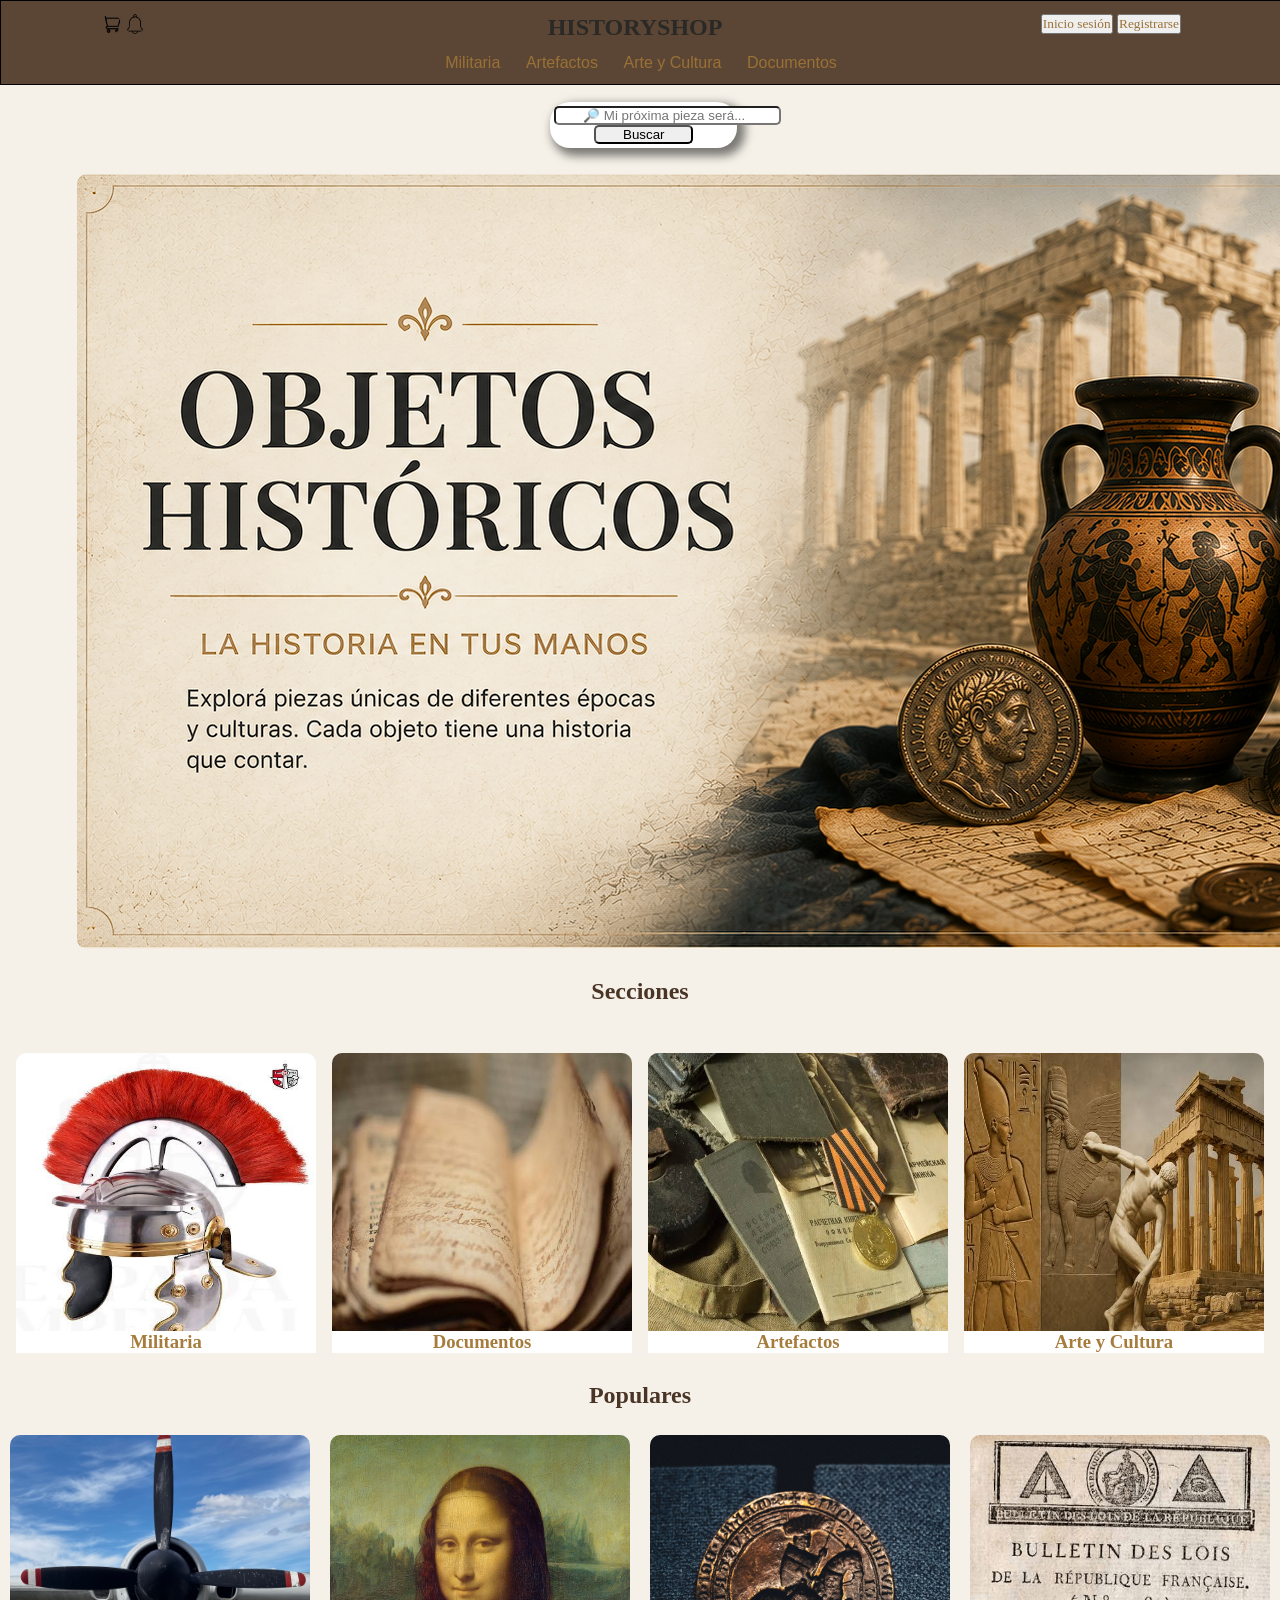
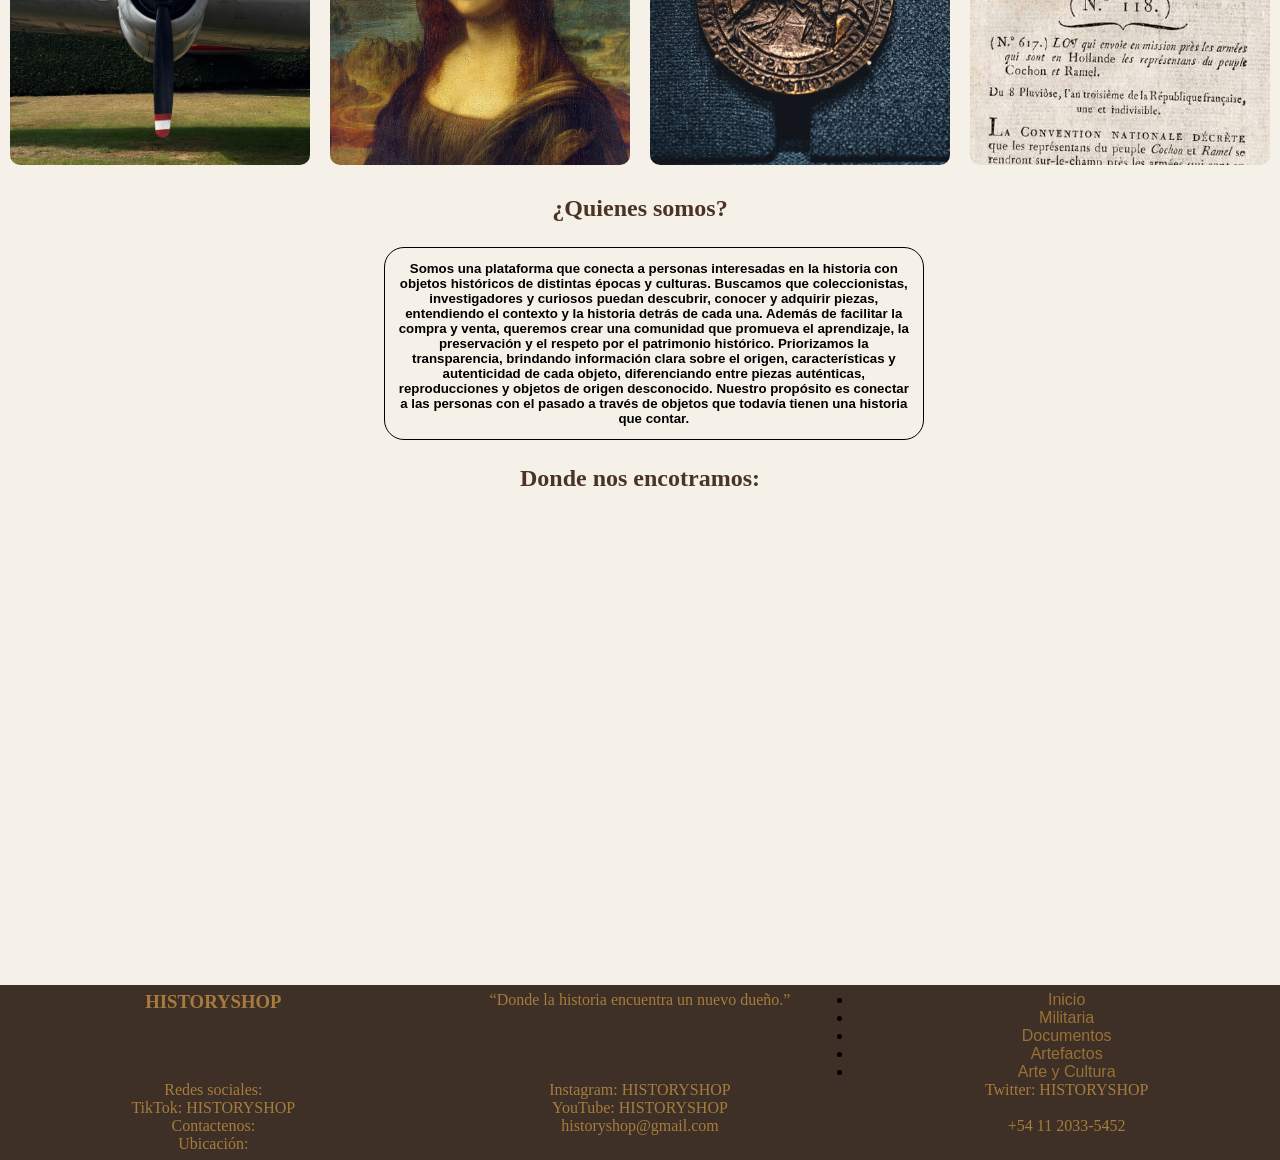
==== Index.html @ 06221aeb "falta terminar bien el footer" ====
<!DOCTYPE html>
<html lang="en">

<head>
    <meta charset="UTF-8">
    <meta name="viewport" content="width=device-width, initial-scale=1.0">
    <link rel="stylesheet" href="Page.css">
    <title>Inicio</title>
</head>

<body>
    <header>
        <div class="contenedor">
            <div>
                <img src="Imagenes/carrito-de-compras.png" alt="" width="20" height="20">
                <img src="Imagenes/campana.png" alt="" width="20" height="20">
            </div>


            <div>
                <nav>
                    <a href="index.html">
                        <h1>HISTORYSHOP</h1>
                    </a>
                </nav>
            </div>

            <div>
                <nav>
                    <button><a href="Login.html">Inicio sesión</a></button>
                    <button><a href="Registro.html">Registrarse</a></button>
                </nav>
            </div>

        </div>

        <nav>
            <ul>
                <li><a href="militaria.html">Militaria</a></li>
                <li><a href="Artefactos.html">Artefactos</a></li>
                <li><a href="ArteyCultura.html">Arte y Cultura</a></li>
                <li><a href="Documentos.html">Documentos</a></li>
            </ul>
        </nav>

        
    </header>
    <main>
        <div class="buscador">
            <input type="text" placeholder="🔎 Mi próxima pieza será..." >
             <input type="submit" value="Buscar">
           
        </div>
        <img src="Imagenes/panel.PNG" alt="" class="panel">
        <h2>Secciones</h2>
        <section class="contenedor2">


            <div>
                <h3>Militaria</h3>
                <a href="militaria.html">
                    <img src="Imagenes/militaria.jpg" alt="Militaria" width="300" height="300">
                </a>
            </div>

            <div>
                <h3>Documentos</h3>
                <a href="documentos.html">
                    <img src="Imagenes/documentos.png" alt="Documentos" width="300" height="300">
                </a>
            </div>

            <div>
                <h3>Artefactos</h3>
                <a href="artefactos.html">
                    <img src="Imagenes/artefactos.jpg" alt="Artefactos" width="300" height="300">
                </a>
            </div>

            <div>
                <h3>Arte y Cultura</h3>
                <a href="arteycultura.html">
                    <img src="Imagenes/arteycultura.jpg" alt="Arte y Cultura" width="300" height="300">
                </a>
            </div>

        </section>

        <h2>Populares</h2>

        <section class="contenedor3">
            <div>
                <img src="Imagenes/Elise.jpg" alt="" width="300" height="330">
            </div>

            <div>
                <img src="Imagenes/Monalisa.jpg" alt="" width="300" height="330">
            </div>

            <div>
                <img src="Imagenes/MonedaRomana.jpg" alt="" width="300" height="330">
            </div>

            <div>
                <img src="Imagenes/BulletinDesLois.png" alt="" width="300" height="330">
            </div>
        </section>

        <section>
            <h2>¿Quienes somos?</h2>

            <p>
            <h5>
                Somos una plataforma que conecta a personas interesadas en la historia con objetos históricos de
                distintas épocas y culturas. Buscamos que coleccionistas, investigadores y curiosos puedan descubrir,
                conocer y adquirir piezas, entendiendo el contexto y la historia detrás de cada una.

                Además de facilitar la compra y venta, queremos crear una comunidad que promueva el aprendizaje, la
                preservación y el respeto por el patrimonio histórico. Priorizamos la transparencia, brindando
                información clara sobre el origen, características y autenticidad de cada objeto, diferenciando entre
                piezas auténticas, reproducciones y objetos de origen desconocido.

                Nuestro propósito es conectar a las personas con el pasado a través de objetos que todavía tienen una
                historia que contar.
                </h3>
                </p>
        </section>
        <section>
            <h2>Donde nos encotramos:</h2>
            <iframe
                src="https://www.google.com/maps/embed?pb=!1m14!1m12!1m3!1d13549.550076585978!2d-58.48777142046497!3d-34.60111512212558!2m3!1f0!2f0!3f0!3m2!1i1024!2i768!4f13.1!5e0!3m2!1ses-419!2sar!4v1786917726184!5m2!1ses-419!2sar"
                width="600" height="450" style="border:0;" allowfullscreen="" loading="lazy"
                referrerpolicy="strict-origin-when-cross-origin"></iframe>
        </section>

    </main>
    <footer>
        <div>
            <h3>HISTORYSHOP</h3>

            <p>
                “Donde la historia encuentra un nuevo dueño.”
            </p>

            <nav>
                <ul>
                    <li><a href="Index.html">Inicio</a></li>
                    <li><a href="militaria.html">Militaria</a></li>
                    <li><a href="Documentos.html">Documentos</a></li>
                    <li><a href="Artefactos.html">Artefactos</a></li>
                    <li><a href="ArteyCultura.html">Arte y Cultura</a></li>
                </ul>
            </nav>
        </div>

        <div>
            <p>Redes sociales:</p>

            <p>Instagram: HISTORYSHOP</p>
            <p>Twitter: HISTORYSHOP</p>
            <p>TikTok: HISTORYSHOP</p>
            <p>YouTube: HISTORYSHOP</p>
        </div>

        <div>
            <p>Contactenos:</p>

            <p>historyshop@gmail.com</p>
            <p>+54 11 2033-5452</p>
        </div>

        <div>
            <p>Ubicación:</p>


        </div>

    </footer>
</body>

</html>
---- Page.css ----
* {
    margin: 0%;
    padding: 0%;
}

body {
    font-family: Arial, Helvetica, sans-serif;
}

header {
    position: fixed;
    width: 100%;
    background-color: white;
    text-align: center;
    border: 1px solid black;
    background-color: #5B4636;
}

.contenedor {
    margin-top: 1%;
    display: flex;
    justify-content: space-between;
}

.contenedor h1 {
    margin-left: 24%;
}

.contenedor img {
    position: relative;
    left: 100px;
}

.contenedor button {
    position: relative;
    right: 100px;
}

header div:last-child {
    text-align: center;
}

header nav ul {
    display: flex;
    flex-direction: row;
    justify-content: center;
}

header nav ul li {
    display: inline-block;
    margin: 1%;
    border-radius: 5px;
}

nav {
    list-style: none;
}

main {
    background-color: #F5F1E8;
    padding-top: 8%;
}

main h2 {
    text-align: center;
    margin: 2%;
}

main h5 {
    border-radius: 20px;
    text-align: center;
    width: 40%;
    margin-left: 30%;
    border: 1px solid black;
    padding: 1%;
}

.buscador {
    margin-left: 43%;
    text-align: center;
    margin-bottom: 2%;
    background-color: white;
    width: 14%;
    padding: 0.3%;
    border-radius: 20px;
    box-shadow: 5px 5px 10px 3px rgba(0, 0, 0, 0.5);
}

.buscador input {
    border-radius: 5px;
    padding-inline: 15%;
}

.panel {
    margin-left: 6%;
}

.contenedor2 {
    display: flex;
    justify-content: space-evenly;
}

.contenedor2 img:hover {
    width: 310px;
    height: 310px;
}

.contenedor2 h3:hover {
    background-color: blue;
    color: white;
}

.contenedor2 h3 {
    text-align: center;
    position: relative;
    top: 92%;
    background: white;
}

.contenedor3 {
    display: flex;
    justify-content: space-around;
}

.contenedor3 img:hover {
    height: 335px;
}

.columnas {
    display: grid;
    grid-template-columns: 300px 300px 300px;
    gap: 6%;
    background: white;
    width: 55%;
    padding: 1%;
    justify-content: center;
    padding-bottom: 8%;
    margin-left: 21%;
    border-radius: 50px;
    text-align: center;
    box-shadow: 5px 5px 10px 3px rgba(0, 0, 0, 0.5);
}

.columnas img:hover {
    width: 320px;
    height: 320px;
}

form {
    margin-left: 30%;
    text-align: center;
    padding-bottom: 25%;

    padding-top: 1%;
    background-color: white;
    width: 40%;
    height: 1%;
    border-radius: 50px;
    box-shadow: 5px 5px 10px 3px rgba(0, 0, 0, 0.5);

}

form div {
    margin: 1%;
}

iframe {
    margin-left: 35%;
    margin-bottom: 1%;
    border-radius: 10px;
}

footer {
    padding-top: 0.5%;
    width: 100%;
    background-color: #3E3026;
    text-align: center;
    padding-bottom: 0.5%;
}

footer div {
    display: grid;
    grid-template-columns: 1fr 1fr 1fr;
}

img {
    border-radius: 10px;
}

img:hover {
    box-shadow: 5px 5px 10px 3px rgba(0, 0, 0, 0.5);
}

h1 {
    color: #2B2926;
    font-family: Playfair Display;
}

h2 {
    color: #4A3426;
    font-family: Cormorant Garamond;
}

h3 {
    color: #A67C3D;
    font-family: "Libre Baskerville", serif;
}

button {
    color: #4F5D45;
    font-family: "Libre Baskerville", serif;
}

p {
    color: #A67C3D;
    font-family: "Libre Baskerville", serif;
}

button:hover {
    color: #687653;
    box-shadow: 5px 5px 10px 3px rgba(0, 0, 0, 0.5);
}

a {
    color: #9A7135;
    text-decoration: none;
}

nav:hover {
    color: #7A4E32;
}
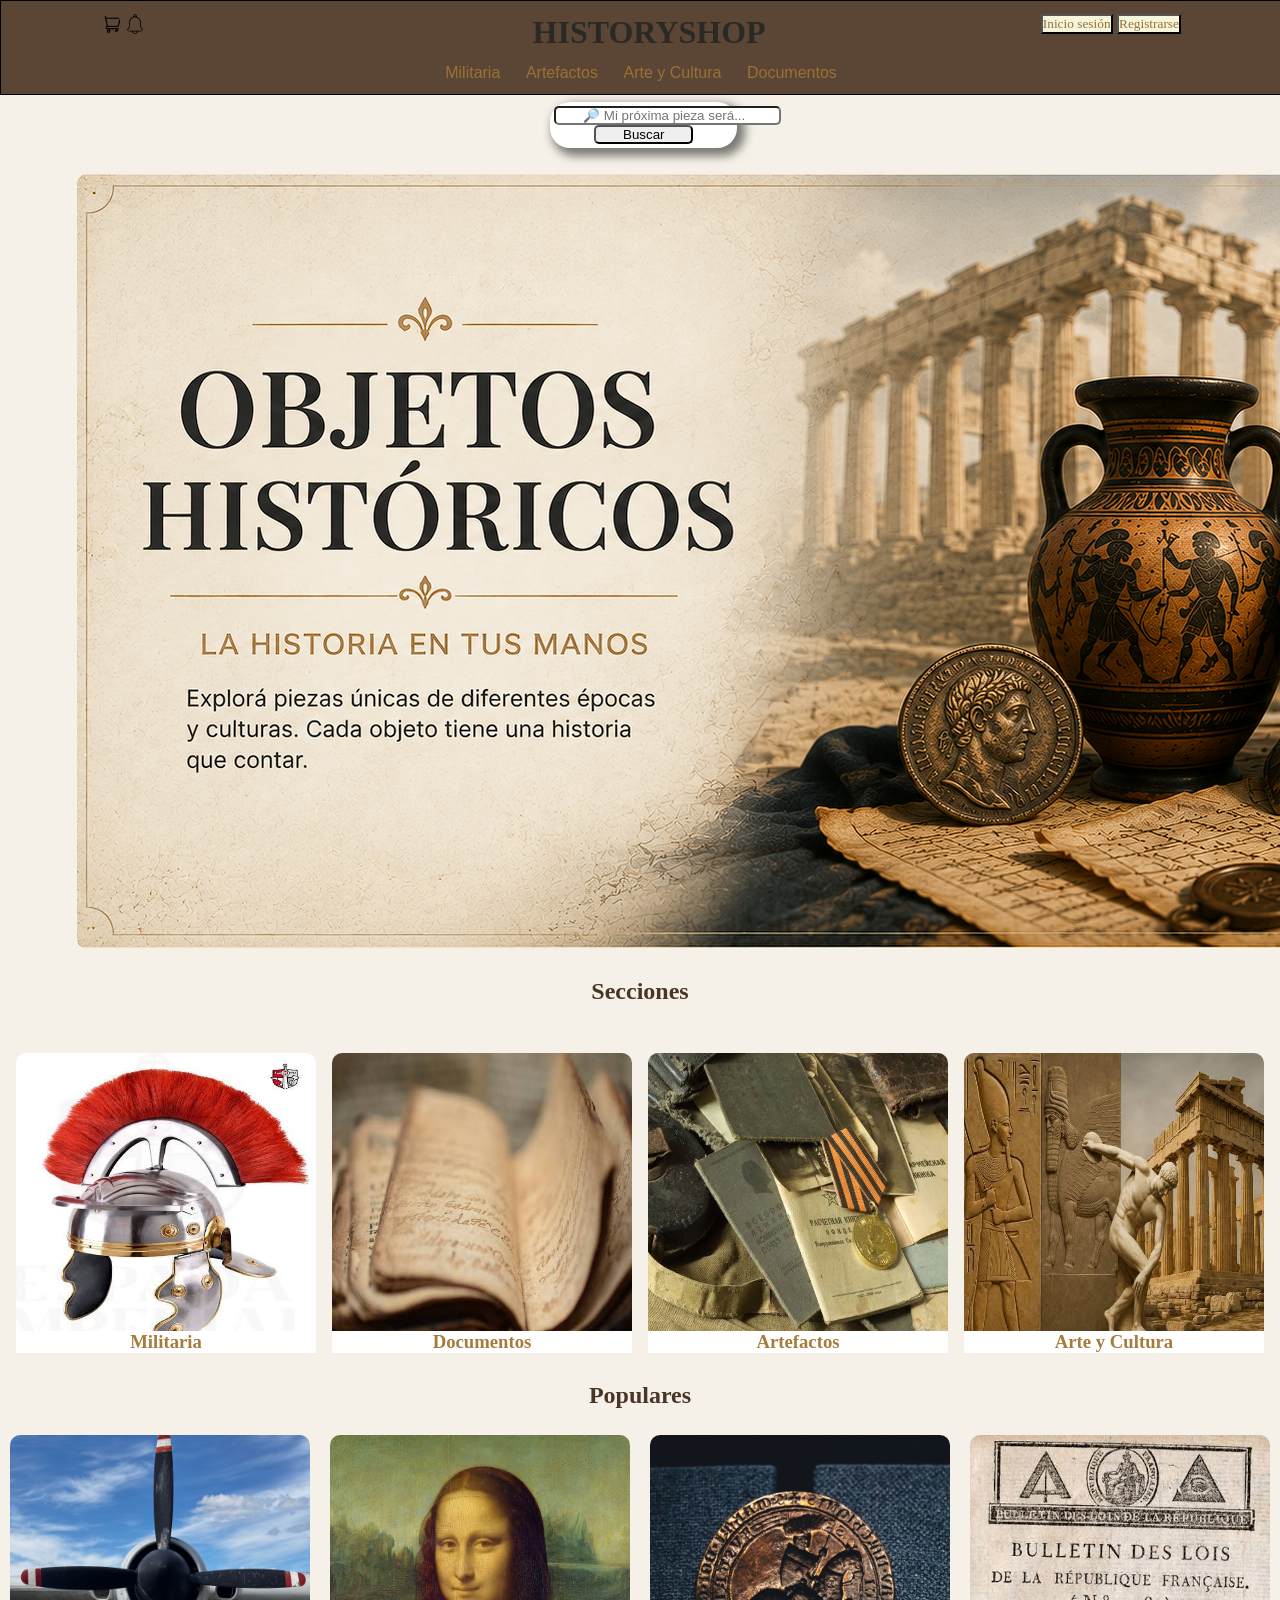
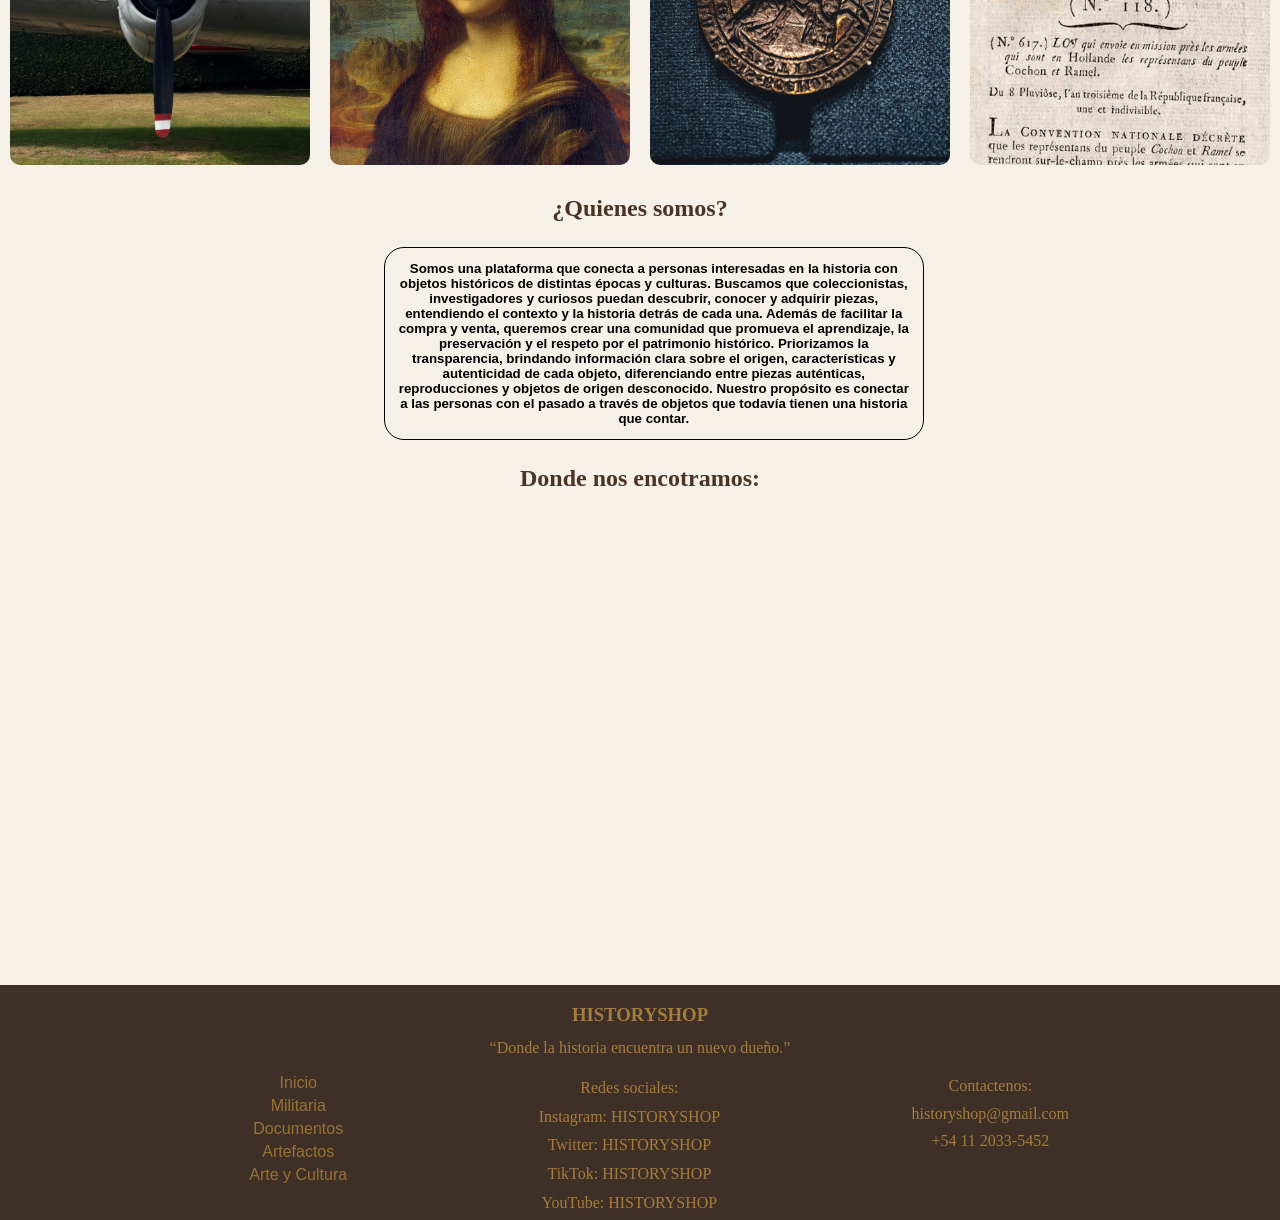
==== commit b0c19736: "xd" ====
--- a/Index.html
+++ b/Index.html
@@ -18,11 +18,9 @@
 
 
             <div>
-                <nav>
                     <a href="index.html">
                         <h1>HISTORYSHOP</h1>
                     </a>
-                </nav>
             </div>
 
             <div>
@@ -135,13 +133,10 @@
 
     </main>
     <footer>
-        <div>
             <h3>HISTORYSHOP</h3>
 
-            <p>
-                “Donde la historia encuentra un nuevo dueño.”
-            </p>
-
+            <p>“Donde la historia encuentra un nuevo dueño.”</p>
+        <section>
             <nav>
                 <ul>
                     <li><a href="Index.html">Inicio</a></li>
@@ -151,29 +146,21 @@
                     <li><a href="ArteyCultura.html">Arte y Cultura</a></li>
                 </ul>
             </nav>
-        </div>
+            <div>
+                <p>Redes sociales:</p>
 
-        <div>
-            <p>Redes sociales:</p>
+                <p>Instagram: HISTORYSHOP</p>
+                <p>Twitter: HISTORYSHOP</p>
+                <p>TikTok: HISTORYSHOP</p>
+                <p>YouTube: HISTORYSHOP</p>
+            </div>
+            <div>
+                <p>Contactenos:</p>
 
-            <p>Instagram: HISTORYSHOP</p>
-            <p>Twitter: HISTORYSHOP</p>
-            <p>TikTok: HISTORYSHOP</p>
-            <p>YouTube: HISTORYSHOP</p>
-        </div>
-
-        <div>
-            <p>Contactenos:</p>
-
-            <p>historyshop@gmail.com</p>
-            <p>+54 11 2033-5452</p>
-        </div>
-
-        <div>
-            <p>Ubicación:</p>
-
-
-        </div>
+                <p>historyshop@gmail.com</p>
+                <p>+54 11 2033-5452</p>
+            </div>
+        </section>
 
     </footer>
 </body>
--- a/Page.css
+++ b/Page.css
@@ -52,7 +52,7 @@
     border-radius: 5px;
 }
 
-nav {
+nav ul li{
     list-style: none;
 }
 
@@ -177,10 +177,27 @@
     text-align: center;
     padding-bottom: 0.5%;
 }
-
-footer div {
-    display: grid;
-    grid-template-columns: 1fr 1fr 1fr;
+footer h3{
+    margin-top: 1%;
+    margin-bottom: 1%;
+}
+
+footer p{
+    margin-bottom: 1%;
+}
+
+footer div p{
+    padding-top: 5%;
+}
+footer nav ul li{
+    padding-top: 5%;
+}
+
+footer section {
+    width: 79%;
+    margin-left: 12%;
+    display: flex;
+    justify-content: space-around;
 }
 
 img {
@@ -208,6 +225,7 @@
 
 button {
     color: #4F5D45;
+    background-color: beige;
     font-family: "Libre Baskerville", serif;
 }
 
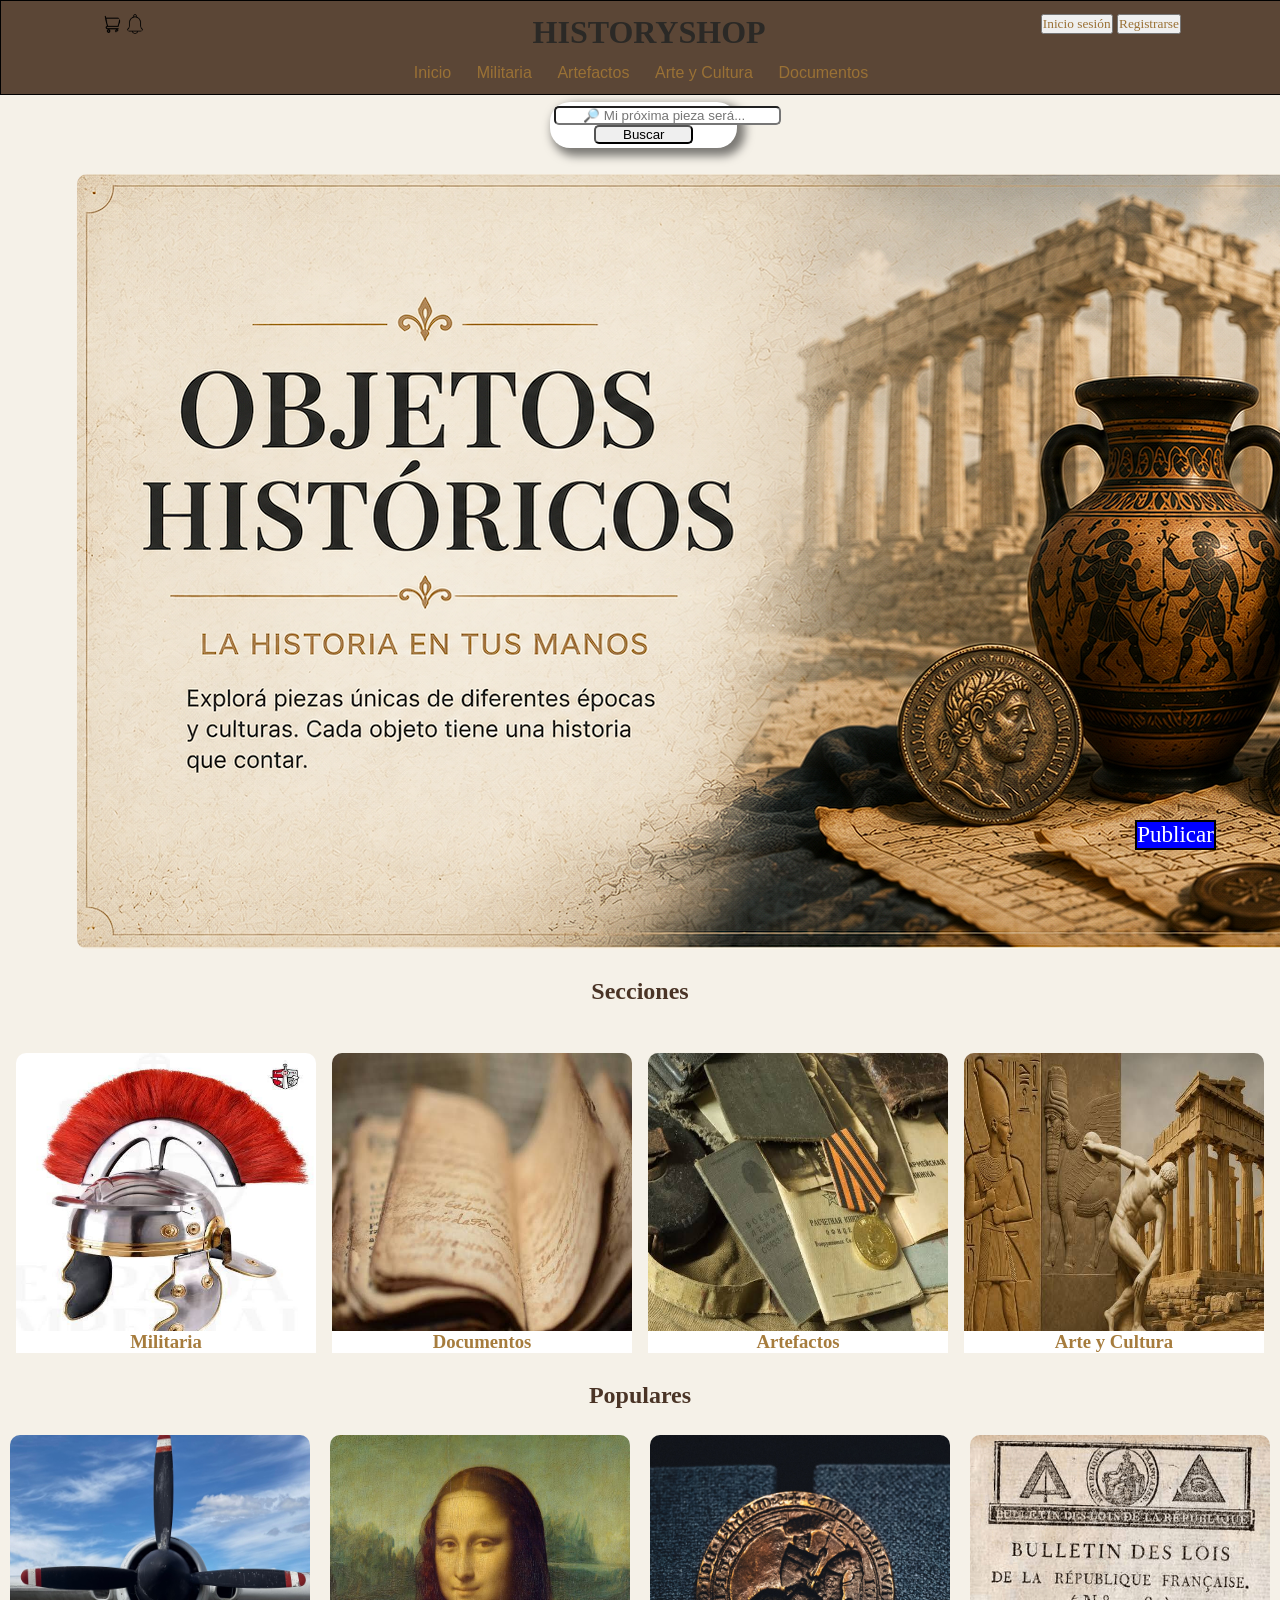
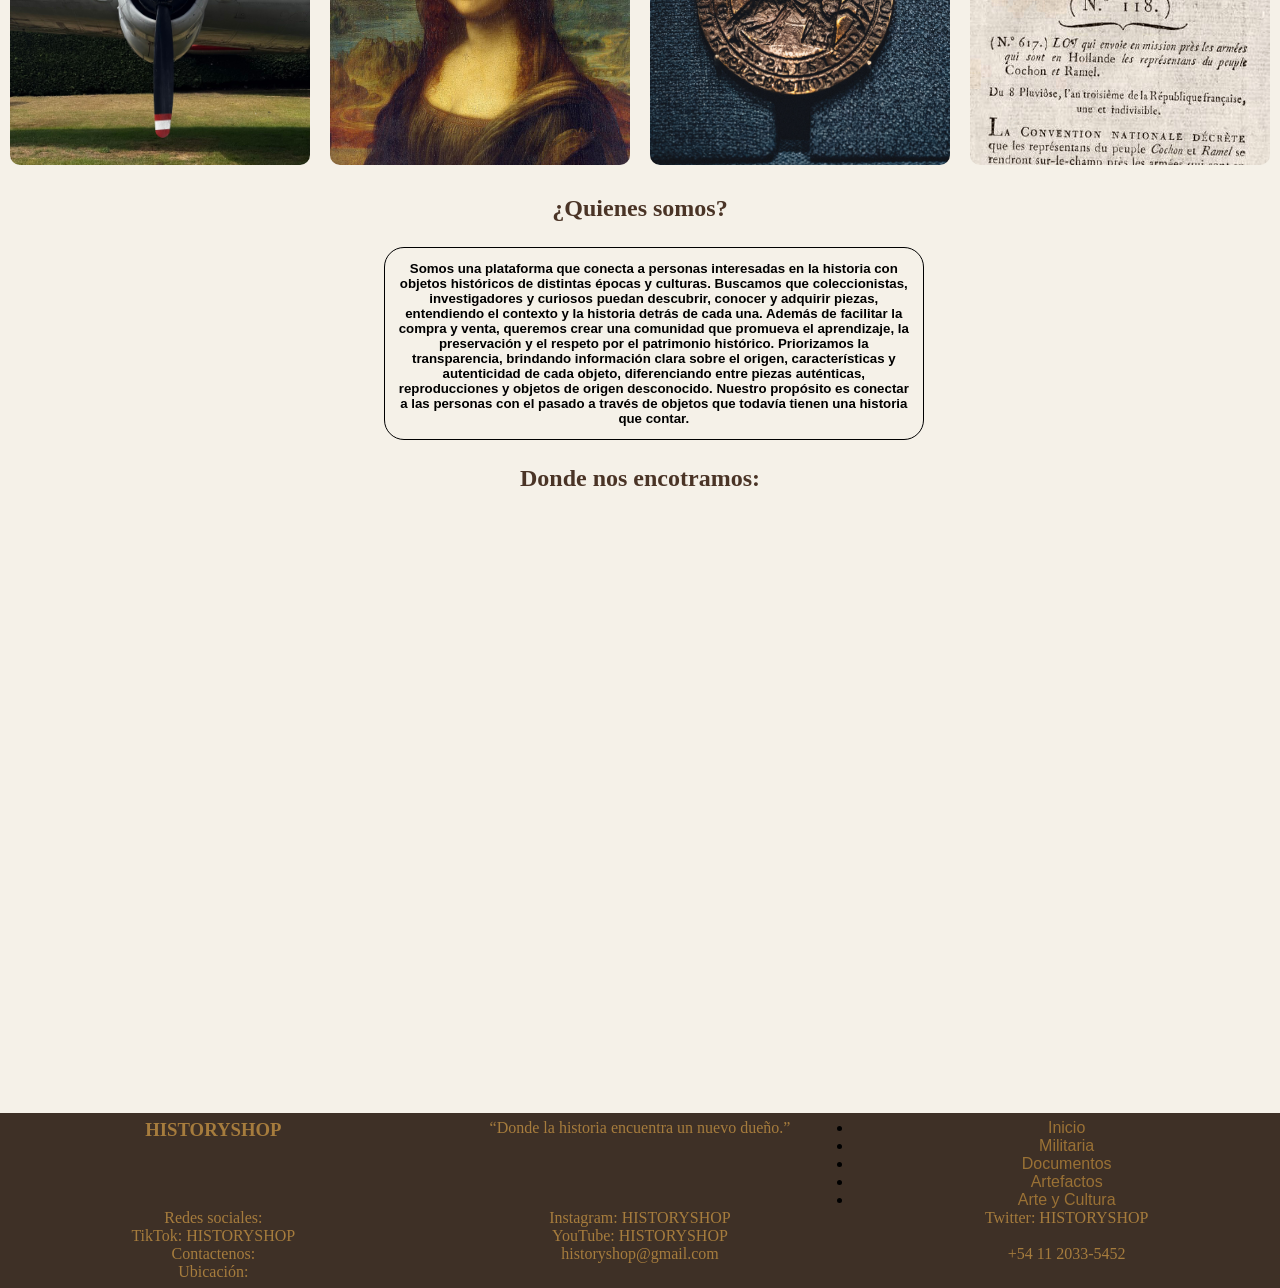
==== commit 504e5a7c: "falta cambiar los valores de px a %" ====
--- a/Index.html
+++ b/Index.html
@@ -18,22 +18,21 @@
 
 
             <div>
-                    <a href="index.html">
-                        <h1>HISTORYSHOP</h1>
-                    </a>
+                <h1>HISTORYSHOP</h1>
             </div>
 
             <div>
-                <nav>
-                    <button><a href="Login.html">Inicio sesión</a></button>
-                    <button><a href="Registro.html">Registrarse</a></button>
-                </nav>
+
+                <button><a href="Login.html">Inicio sesión</a></button>
+                <button><a href="Registro.html">Registrarse</a></button>
+
             </div>
 
         </div>
 
         <nav>
             <ul>
+                <li><a href="Index.html">Inicio</a></li>
                 <li><a href="militaria.html">Militaria</a></li>
                 <li><a href="Artefactos.html">Artefactos</a></li>
                 <li><a href="ArteyCultura.html">Arte y Cultura</a></li>
@@ -41,13 +40,18 @@
             </ul>
         </nav>
 
-        
+
     </header>
     <main>
+        <div>
+
+            <button class="bloqueado">Publicar</button>
+
+        </div>
         <div class="buscador">
-            <input type="text" placeholder="🔎 Mi próxima pieza será..." >
-             <input type="submit" value="Buscar">
-           
+            <input type="text" placeholder="🔎 Mi próxima pieza será...">
+            <input type="submit" value="Buscar">
+
         </div>
         <img src="Imagenes/panel.PNG" alt="" class="panel">
         <h2>Secciones</h2>
@@ -133,10 +137,13 @@
 
     </main>
     <footer>
+        <div>
             <h3>HISTORYSHOP</h3>
 
-            <p>“Donde la historia encuentra un nuevo dueño.”</p>
-        <section>
+            <p>
+                “Donde la historia encuentra un nuevo dueño.”
+            </p>
+
             <nav>
                 <ul>
                     <li><a href="Index.html">Inicio</a></li>
@@ -146,21 +153,29 @@
                     <li><a href="ArteyCultura.html">Arte y Cultura</a></li>
                 </ul>
             </nav>
-            <div>
-                <p>Redes sociales:</p>
+        </div>
 
-                <p>Instagram: HISTORYSHOP</p>
-                <p>Twitter: HISTORYSHOP</p>
-                <p>TikTok: HISTORYSHOP</p>
-                <p>YouTube: HISTORYSHOP</p>
-            </div>
-            <div>
-                <p>Contactenos:</p>
+        <div>
+            <p>Redes sociales:</p>
 
-                <p>historyshop@gmail.com</p>
-                <p>+54 11 2033-5452</p>
-            </div>
-        </section>
+            <p>Instagram: HISTORYSHOP</p>
+            <p>Twitter: HISTORYSHOP</p>
+            <p>TikTok: HISTORYSHOP</p>
+            <p>YouTube: HISTORYSHOP</p>
+        </div>
+
+        <div>
+            <p>Contactenos:</p>
+
+            <p>historyshop@gmail.com</p>
+            <p>+54 11 2033-5452</p>
+        </div>
+
+        <div>
+            <p>Ubicación:</p>
+
+
+        </div>
 
     </footer>
 </body>
--- a/Page.css
+++ b/Page.css
@@ -52,13 +52,14 @@
     border-radius: 5px;
 }
 
-nav ul li{
+nav {
     list-style: none;
 }
 
 main {
     background-color: #F5F1E8;
     padding-top: 8%;
+    padding-bottom: 10%;
 }
 
 main h2 {
@@ -149,15 +150,13 @@
 form {
     margin-left: 30%;
     text-align: center;
-    padding-bottom: 25%;
-
+
+    padding-bottom: 14%;
     padding-top: 1%;
     background-color: white;
     width: 40%;
-    height: 1%;
     border-radius: 50px;
     box-shadow: 5px 5px 10px 3px rgba(0, 0, 0, 0.5);
-
 }
 
 form div {
@@ -177,27 +176,10 @@
     text-align: center;
     padding-bottom: 0.5%;
 }
-footer h3{
-    margin-top: 1%;
-    margin-bottom: 1%;
-}
-
-footer p{
-    margin-bottom: 1%;
-}
-
-footer div p{
-    padding-top: 5%;
-}
-footer nav ul li{
-    padding-top: 5%;
-}
-
-footer section {
-    width: 79%;
-    margin-left: 12%;
-    display: flex;
-    justify-content: space-around;
+
+footer div {
+    display: grid;
+    grid-template-columns: 1fr 1fr 1fr;
 }
 
 img {
@@ -225,7 +207,6 @@
 
 button {
     color: #4F5D45;
-    background-color: beige;
     font-family: "Libre Baskerville", serif;
 }
 
@@ -246,4 +227,22 @@
 
 nav:hover {
     color: #7A4E32;
+}
+
+.bloqueado {
+
+    right: 5%;
+    bottom: 50px;
+    position: fixed;
+    font-size: 23px;
+    border: 2px solid black;
+    background-color: blue;
+    color: white;
+
+
+}
+
+.bloqueado:hover {
+    background-color: blue;
+    color: white;
 }
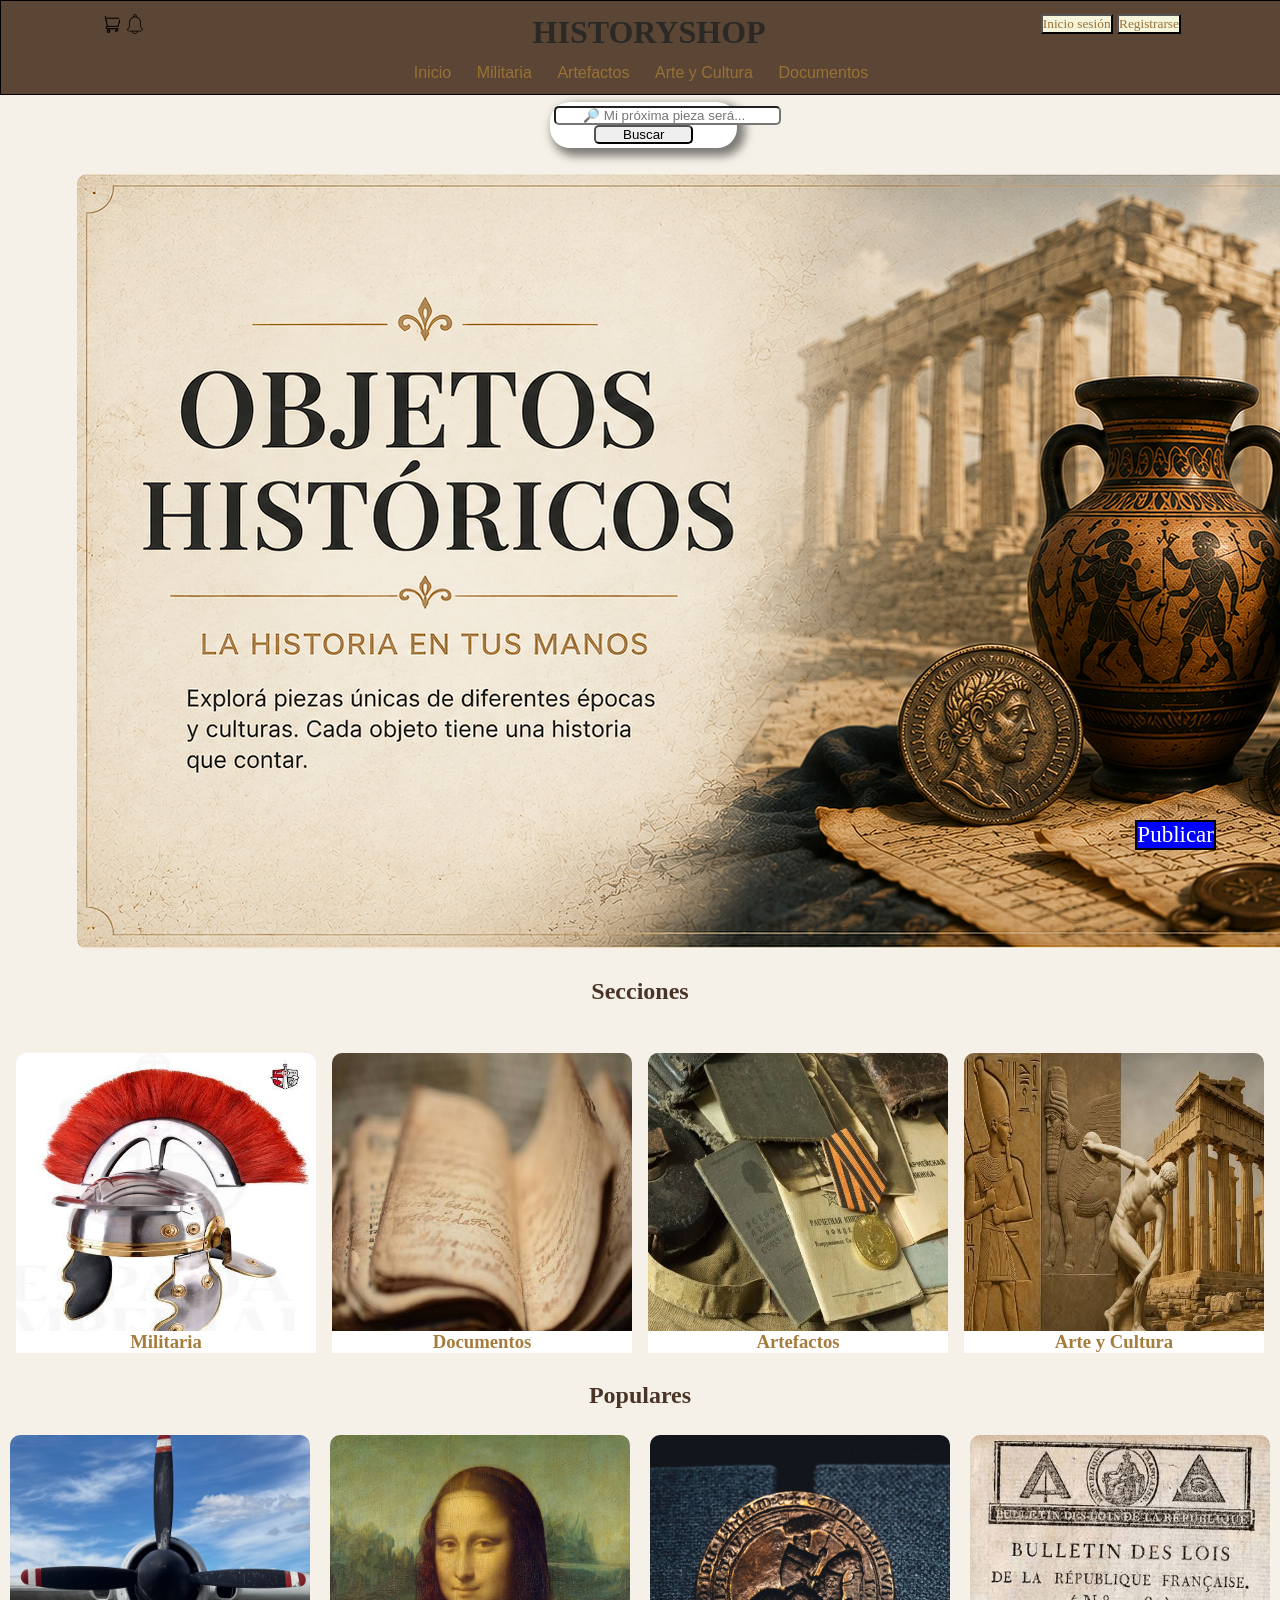
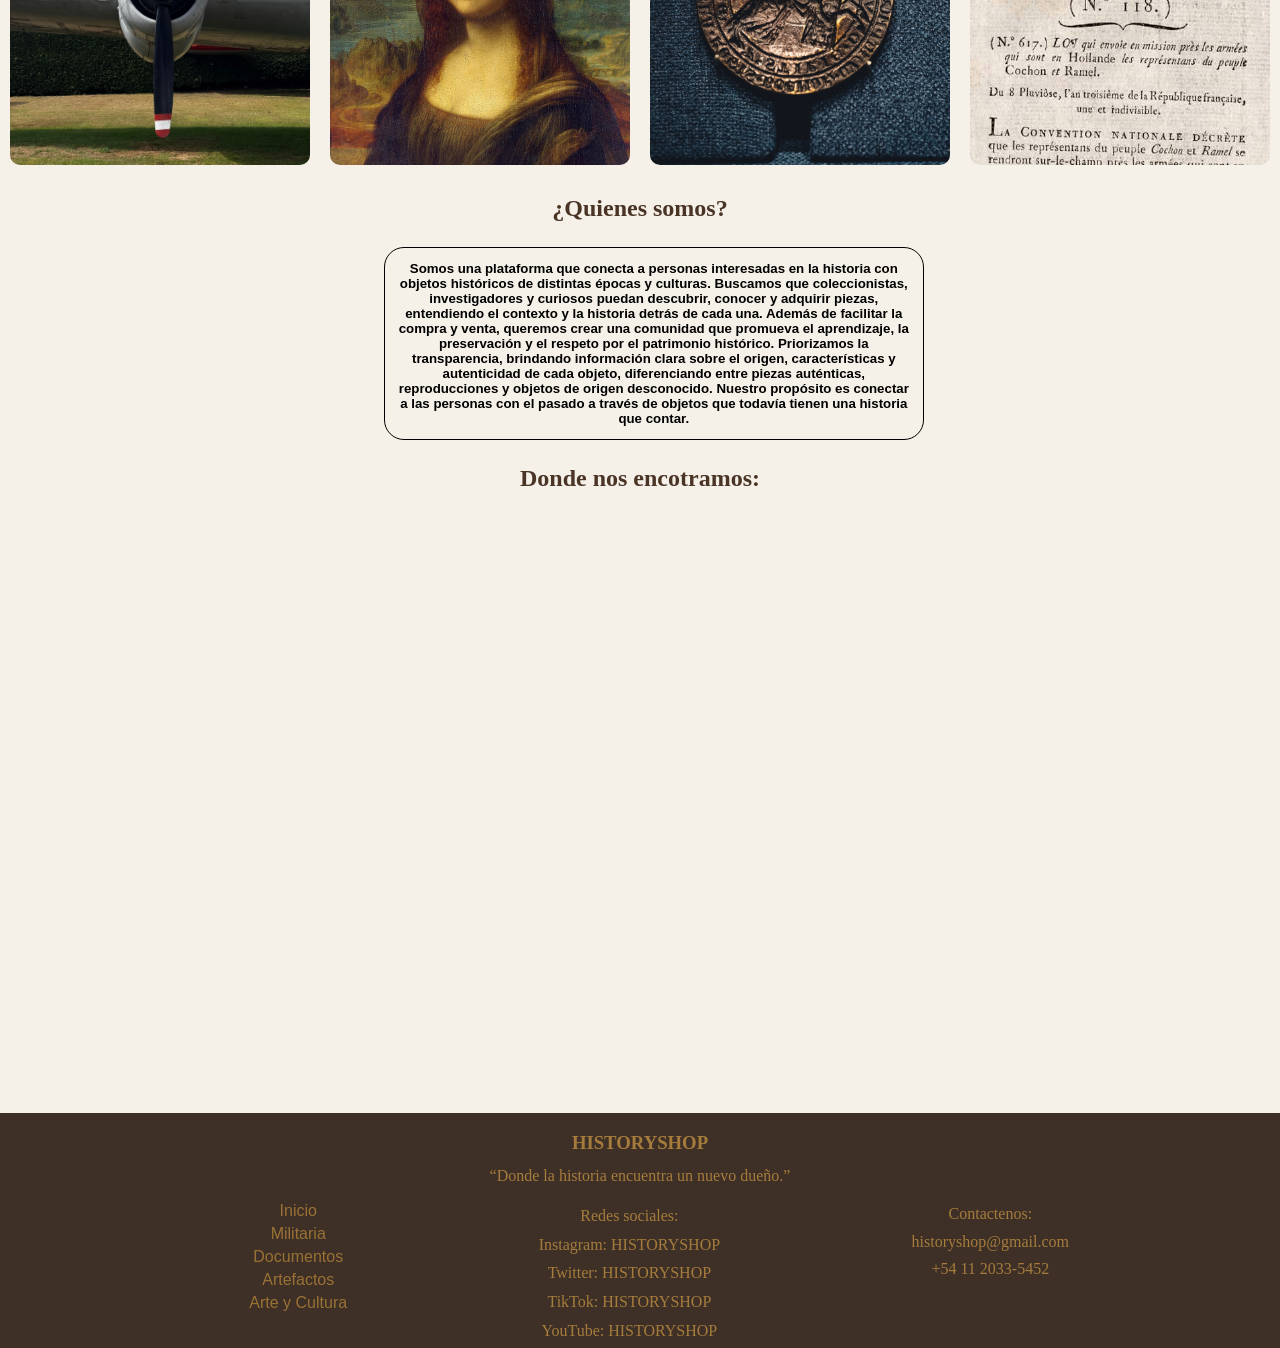
==== commit 3f85ebbf: "falta cambiar px a % y aplicar detalles" ====
--- a/Index.html
+++ b/Index.html
@@ -44,9 +44,7 @@
     </header>
     <main>
         <div>
-
             <button class="bloqueado">Publicar</button>
-
         </div>
         <div class="buscador">
             <input type="text" placeholder="🔎 Mi próxima pieza será...">
@@ -137,13 +135,10 @@
 
     </main>
     <footer>
-        <div>
             <h3>HISTORYSHOP</h3>
 
-            <p>
-                “Donde la historia encuentra un nuevo dueño.”
-            </p>
-
+            <p>“Donde la historia encuentra un nuevo dueño.”</p>
+        <section>
             <nav>
                 <ul>
                     <li><a href="Index.html">Inicio</a></li>
@@ -153,29 +148,21 @@
                     <li><a href="ArteyCultura.html">Arte y Cultura</a></li>
                 </ul>
             </nav>
-        </div>
+            <div>
+                <p>Redes sociales:</p>
 
-        <div>
-            <p>Redes sociales:</p>
+                <p>Instagram: HISTORYSHOP</p>
+                <p>Twitter: HISTORYSHOP</p>
+                <p>TikTok: HISTORYSHOP</p>
+                <p>YouTube: HISTORYSHOP</p>
+            </div>
+            <div>
+                <p>Contactenos:</p>
 
-            <p>Instagram: HISTORYSHOP</p>
-            <p>Twitter: HISTORYSHOP</p>
-            <p>TikTok: HISTORYSHOP</p>
-            <p>YouTube: HISTORYSHOP</p>
-        </div>
-
-        <div>
-            <p>Contactenos:</p>
-
-            <p>historyshop@gmail.com</p>
-            <p>+54 11 2033-5452</p>
-        </div>
-
-        <div>
-            <p>Ubicación:</p>
-
-
-        </div>
+                <p>historyshop@gmail.com</p>
+                <p>+54 11 2033-5452</p>
+            </div>
+        </section>
 
     </footer>
 </body>
--- a/Page.css
+++ b/Page.css
@@ -52,7 +52,7 @@
     border-radius: 5px;
 }
 
-nav {
+nav ul li{
     list-style: none;
 }
 
@@ -176,10 +176,27 @@
     text-align: center;
     padding-bottom: 0.5%;
 }
-
-footer div {
-    display: grid;
-    grid-template-columns: 1fr 1fr 1fr;
+footer h3{
+    margin-top: 1%;
+    margin-bottom: 1%;
+}
+
+footer p{
+    margin-bottom: 1%;
+}
+
+footer div p{
+    padding-top: 5%;
+}
+footer nav ul li{
+    padding-top: 5%;
+}
+
+footer section {
+    width: 79%;
+    margin-left: 12%;
+    display: flex;
+    justify-content: space-around;
 }
 
 img {
@@ -207,6 +224,7 @@
 
 button {
     color: #4F5D45;
+    background-color: beige;
     font-family: "Libre Baskerville", serif;
 }
 
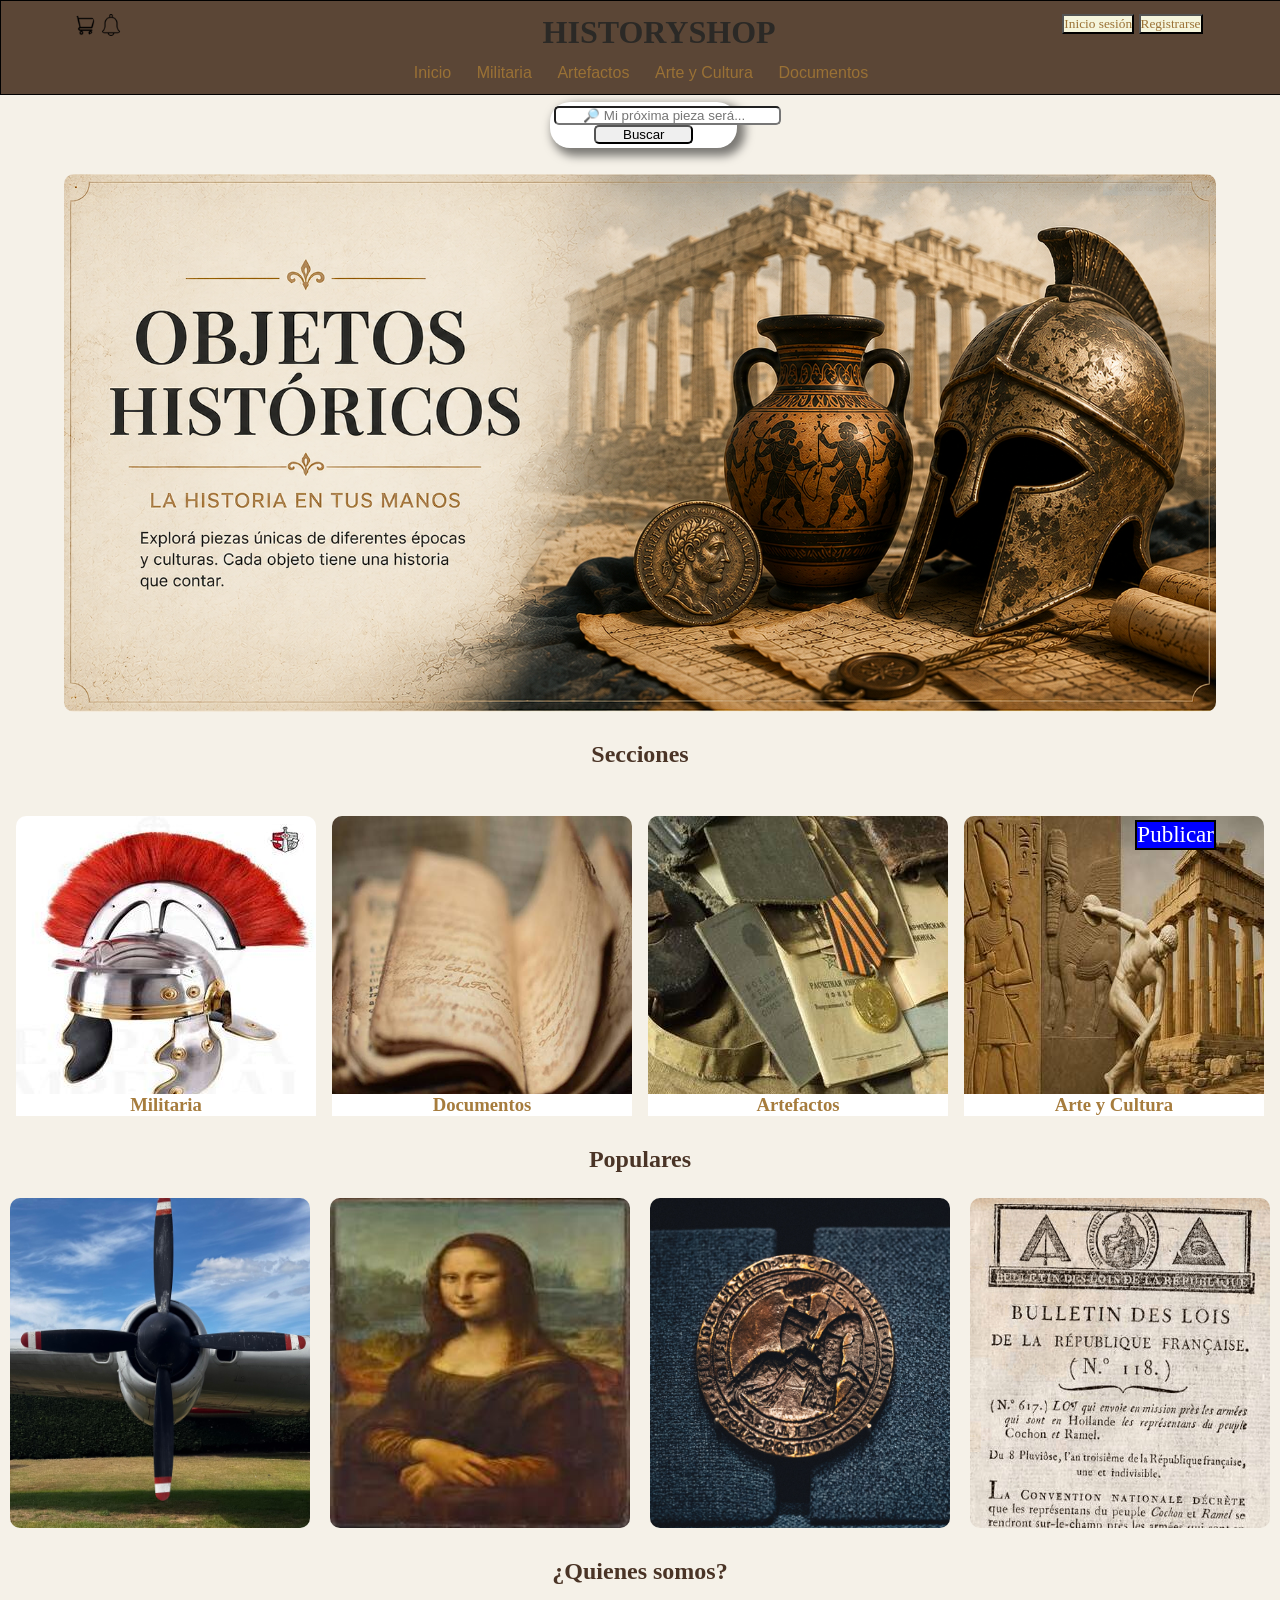
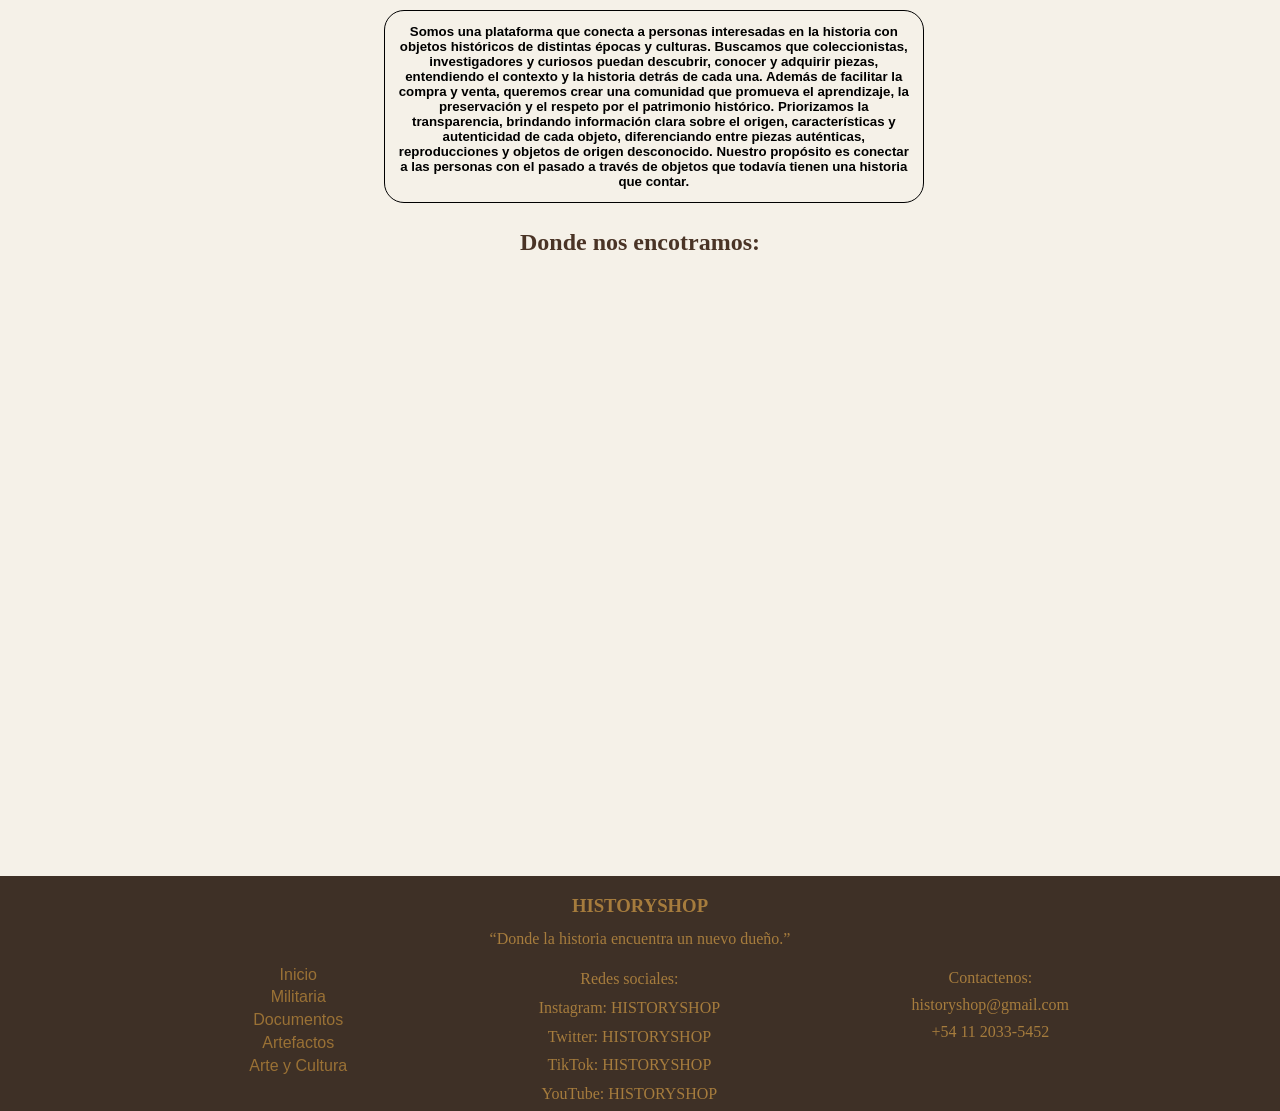
==== commit c35dedcd: "redimencionar" ====
--- a/Index.html
+++ b/Index.html
@@ -12,8 +12,8 @@
     <header>
         <div class="contenedor">
             <div>
-                <img src="Imagenes/carrito-de-compras.png" alt="" width="20" height="20">
-                <img src="Imagenes/campana.png" alt="" width="20" height="20">
+                <img src="Imagenes/carrito-de-compras.png" alt="">
+                <img src="Imagenes/campana.png" alt="">
             </div>
 
 
@@ -59,28 +59,28 @@
             <div>
                 <h3>Militaria</h3>
                 <a href="militaria.html">
-                    <img src="Imagenes/militaria.jpg" alt="Militaria" width="300" height="300">
+                    <img src="Imagenes/militaria.jpg" alt="Militaria" >
                 </a>
             </div>
 
             <div>
                 <h3>Documentos</h3>
                 <a href="documentos.html">
-                    <img src="Imagenes/documentos.png" alt="Documentos" width="300" height="300">
+                    <img src="Imagenes/documentos.png" alt="Documentos">
                 </a>
             </div>
 
             <div>
                 <h3>Artefactos</h3>
                 <a href="artefactos.html">
-                    <img src="Imagenes/artefactos.jpg" alt="Artefactos" width="300" height="300">
+                    <img src="Imagenes/artefactos.jpg" alt="Artefactos">
                 </a>
             </div>
 
             <div>
                 <h3>Arte y Cultura</h3>
                 <a href="arteycultura.html">
-                    <img src="Imagenes/arteycultura.jpg" alt="Arte y Cultura" width="300" height="300">
+                    <img src="Imagenes/arteycultura.jpg" alt="Arte y Cultura">
                 </a>
             </div>
 
--- a/Page.css
+++ b/Page.css
@@ -28,12 +28,14 @@
 
 .contenedor img {
     position: relative;
-    left: 100px;
+    width: 35%;
+    height: auto;
+    left: 100%;
 }
 
 .contenedor button {
     position: relative;
-    right: 100px;
+    right: 56%;
 }
 
 header div:last-child {
@@ -93,17 +95,23 @@
 }
 
 .panel {
-    margin-left: 6%;
+    width: 90%;
+    height: auto;
+    margin-left: 5%;
 }
 
 .contenedor2 {
     display: flex;
     justify-content: space-evenly;
 }
-
+.contenedor2 img
+{
+    width: 100%;
+    height: auto;
+}
 .contenedor2 img:hover {
-    width: 310px;
-    height: 310px;
+    width: 102%;
+    height:auto ;
 }
 
 .contenedor2 h3:hover {
@@ -129,7 +137,7 @@
 
 .columnas {
     display: grid;
-    grid-template-columns: 300px 300px 300px;
+    grid-template-columns: 1fr 1fr 1fr;
     gap: 6%;
     background: white;
     width: 55%;
@@ -141,10 +149,14 @@
     text-align: center;
     box-shadow: 5px 5px 10px 3px rgba(0, 0, 0, 0.5);
 }
-
+.columnas img
+{
+    width: 90%;
+    height: auto;
+}
 .columnas img:hover {
-    width: 320px;
-    height: 320px;
+   width: 100%;
+   height: auto;
 }
 
 form {
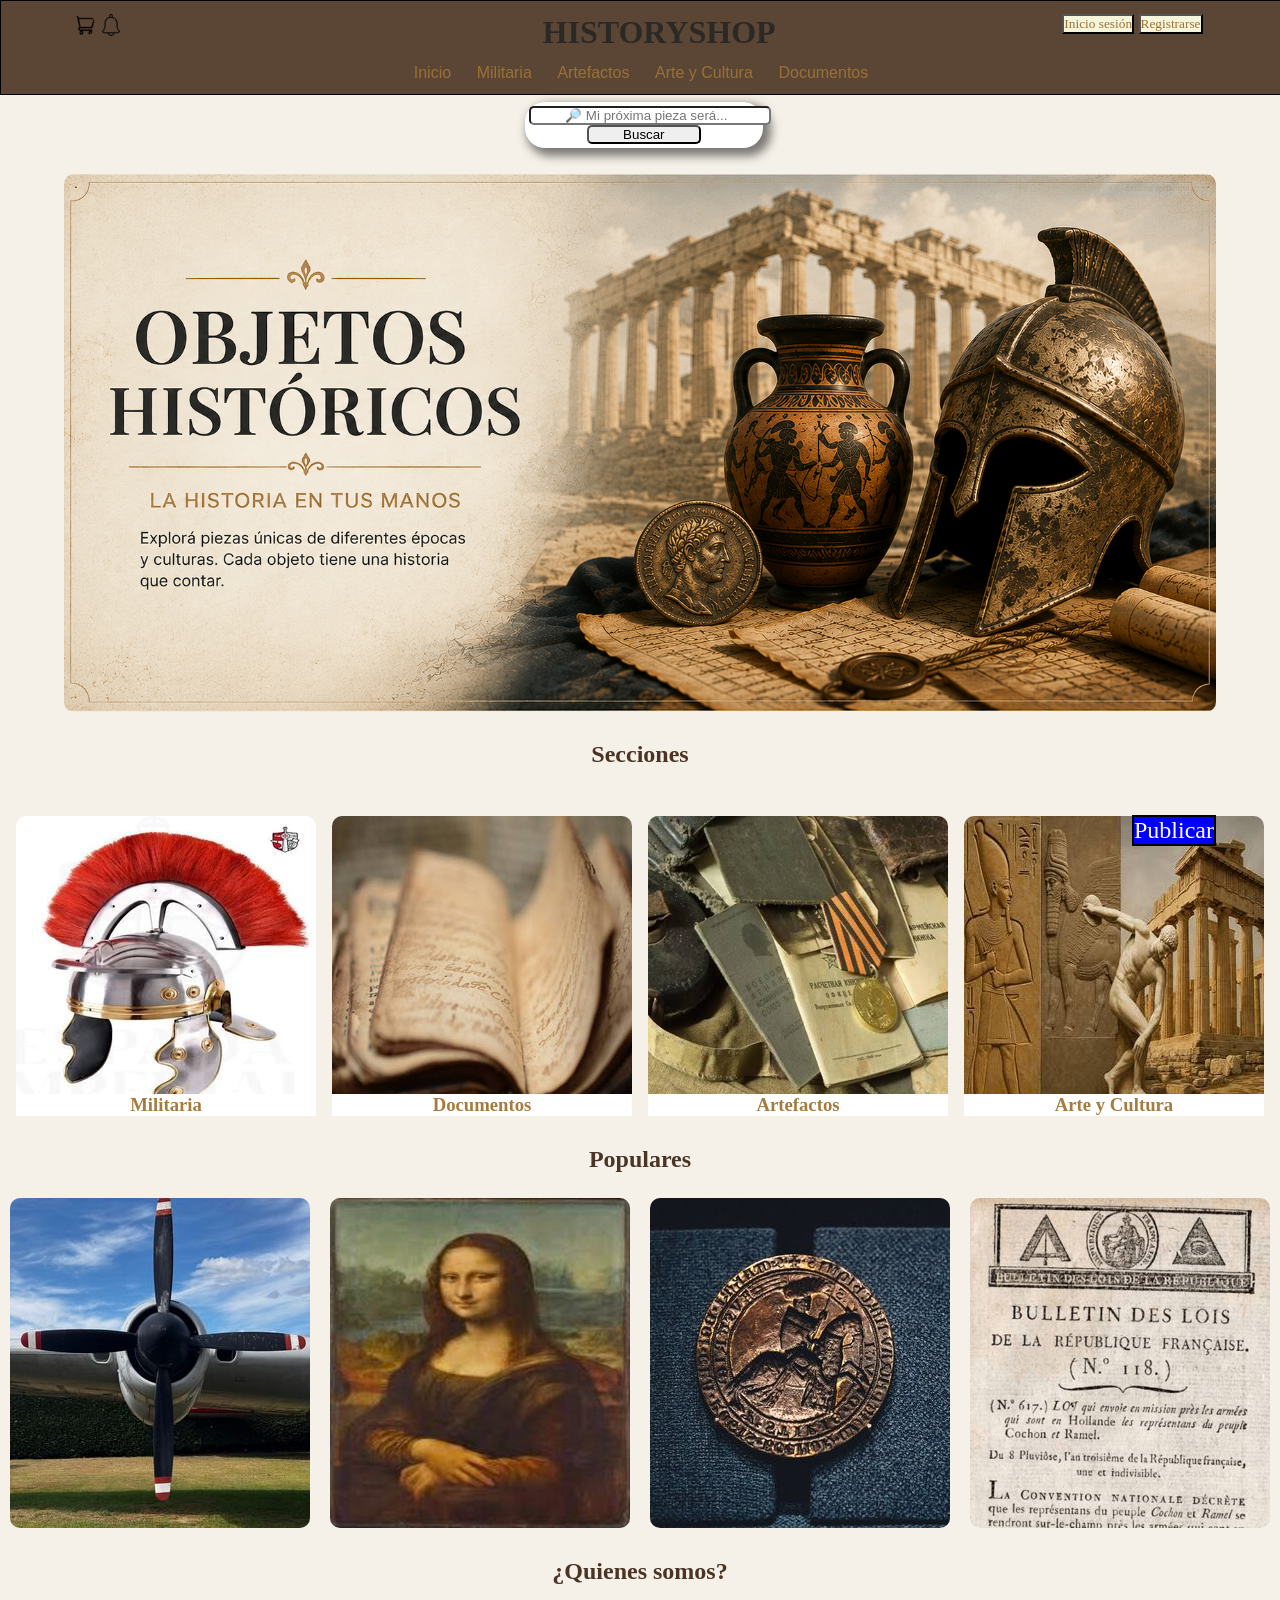
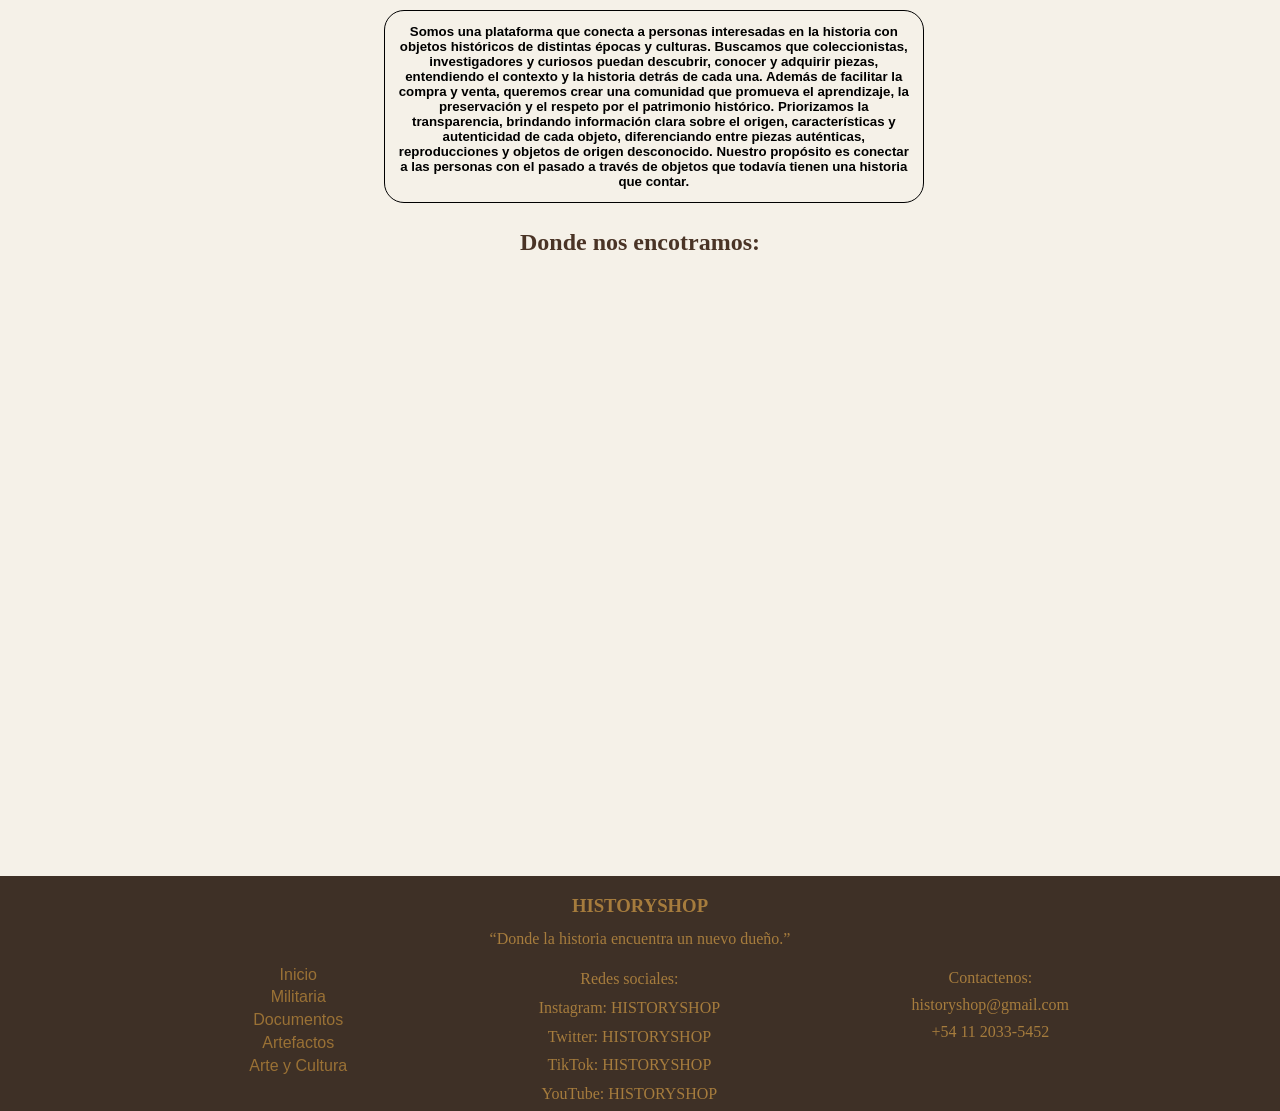
==== commit 08022bef: "terminado" ====
--- a/Index.html
+++ b/Index.html
@@ -90,19 +90,19 @@
 
         <section class="contenedor3">
             <div>
-                <img src="Imagenes/Elise.jpg" alt="" width="300" height="330">
+                <img src="Imagenes/Elise.jpg" alt="">
             </div>
 
             <div>
-                <img src="Imagenes/Monalisa.jpg" alt="" width="300" height="330">
+                <img src="Imagenes/Monalisa.jpg" alt="">
             </div>
 
             <div>
-                <img src="Imagenes/MonedaRomana.jpg" alt="" width="300" height="330">
+                <img src="Imagenes/MonedaRomana.jpg" alt="">
             </div>
 
             <div>
-                <img src="Imagenes/BulletinDesLois.png" alt="" width="300" height="330">
+                <img src="Imagenes/BulletinDesLois.png" alt="">
             </div>
         </section>
 
--- a/Page.css
+++ b/Page.css
@@ -18,7 +18,7 @@
 
 .contenedor {
     margin-top: 1%;
-    display: flex;
+    display: flex;  
     justify-content: space-between;
 }
 
@@ -79,11 +79,11 @@
 }
 
 .buscador {
-    margin-left: 43%;
+    margin-left: 41%;
     text-align: center;
     margin-bottom: 2%;
     background-color: white;
-    width: 14%;
+    width: 18%;
     padding: 0.3%;
     border-radius: 20px;
     box-shadow: 5px 5px 10px 3px rgba(0, 0, 0, 0.5);
@@ -130,9 +130,13 @@
     display: flex;
     justify-content: space-around;
 }
-
+.contenedor3 img
+{
+    width: 100%;
+    height: auto;
+}
 .contenedor3 img:hover {
-    height: 335px;
+    height: 103%;
 }
 
 .columnas {
@@ -176,7 +180,7 @@
 }
 
 iframe {
-    margin-left: 35%;
+    margin-left: 34%;
     margin-bottom: 1%;
     border-radius: 10px;
 }
@@ -262,9 +266,9 @@
 .bloqueado {
 
     right: 5%;
-    bottom: 50px;
+    bottom: 6%;
     position: fixed;
-    font-size: 23px;
+    font-size: 150%;
     border: 2px solid black;
     background-color: blue;
     color: white;
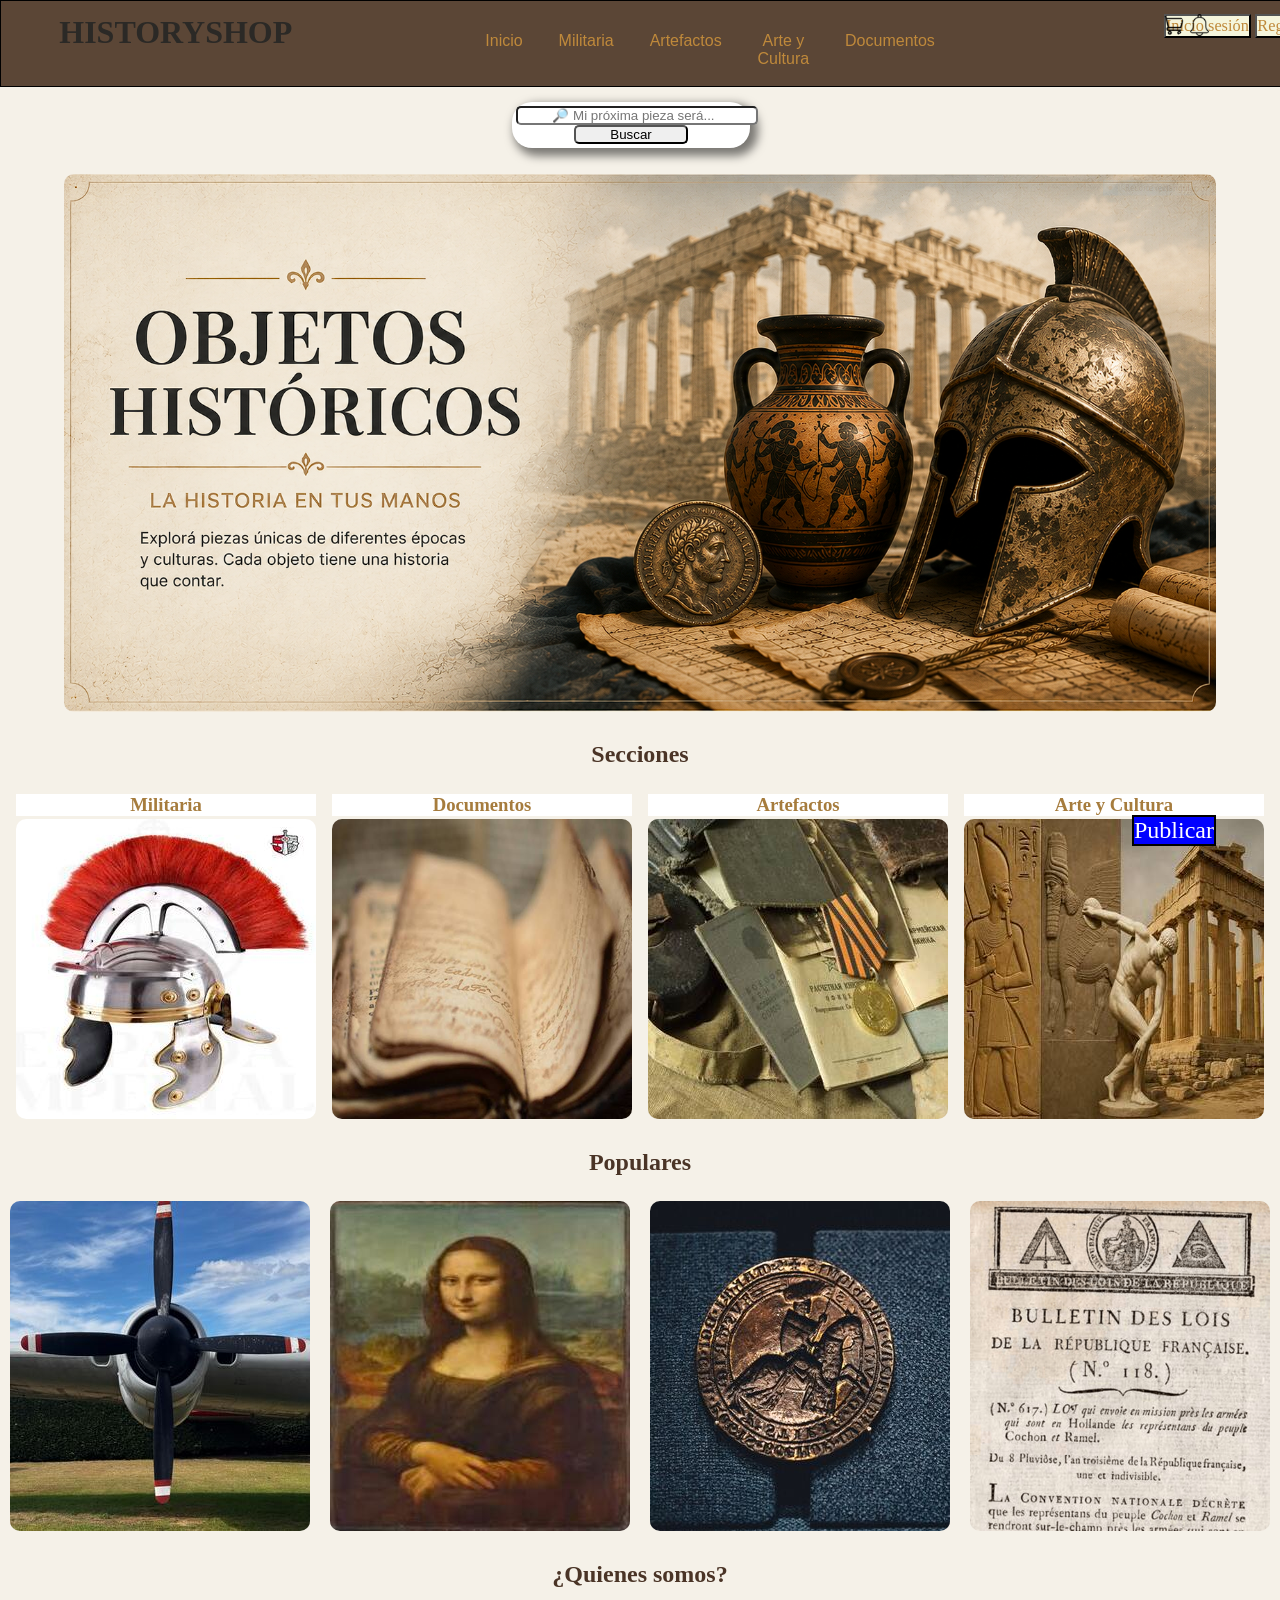
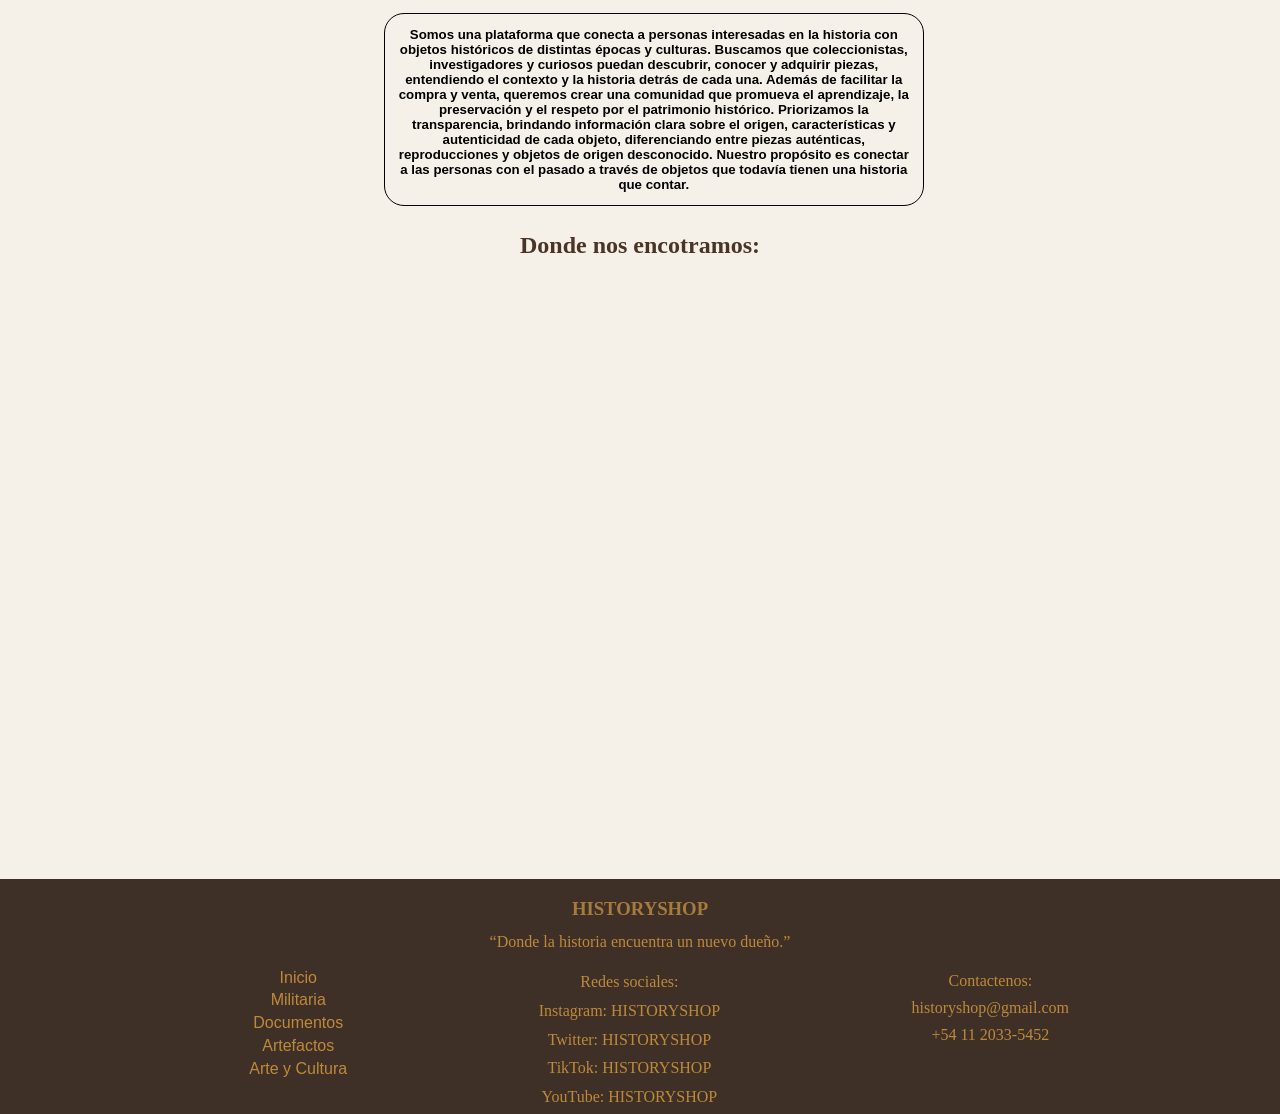
==== commit ea580370: "Casi terminado, falta repasar" ====
--- a/Index.html
+++ b/Index.html
@@ -11,15 +11,21 @@
 <body>
     <header>
         <div class="contenedor">
-            <div>
-                <img src="Imagenes/carrito-de-compras.png" alt="">
-                <img src="Imagenes/campana.png" alt="">
-            </div>
-
 
             <div>
                 <h1>HISTORYSHOP</h1>
+
             </div>
+
+            <nav>
+                <ul>
+                    <li><a href="Index.html">Inicio</a></li>
+                    <li><a href="militaria.html">Militaria</a></li>
+                    <li><a href="Artefactos.html">Artefactos</a></li>
+                    <li><a href="ArteyCultura.html">Arte y Cultura</a></li>
+                    <li><a href="Documentos.html">Documentos</a></li>
+                </ul>
+            </nav>
 
             <div>
 
@@ -28,17 +34,13 @@
 
             </div>
 
+            <div>
+                <img src="Imagenes/carrito-de-compras.png" alt="">
+                <img src="Imagenes/campana.png" alt="">
+            </div>
         </div>
 
-        <nav>
-            <ul>
-                <li><a href="Index.html">Inicio</a></li>
-                <li><a href="militaria.html">Militaria</a></li>
-                <li><a href="Artefactos.html">Artefactos</a></li>
-                <li><a href="ArteyCultura.html">Arte y Cultura</a></li>
-                <li><a href="Documentos.html">Documentos</a></li>
-            </ul>
-        </nav>
+        
 
 
     </header>
@@ -59,15 +61,19 @@
             <div>
                 <h3>Militaria</h3>
                 <a href="militaria.html">
-                    <img src="Imagenes/militaria.jpg" alt="Militaria" >
+                    <img src="Imagenes/militaria.jpg" alt="Militaria">
+                    
                 </a>
+                
             </div>
 
             <div>
-                <h3>Documentos</h3>
+                 <h3>Documentos</h3>
                 <a href="documentos.html">
                     <img src="Imagenes/documentos.png" alt="Documentos">
+                    
                 </a>
+               
             </div>
 
             <div>
@@ -75,13 +81,15 @@
                 <a href="artefactos.html">
                     <img src="Imagenes/artefactos.jpg" alt="Artefactos">
                 </a>
+                
             </div>
 
             <div>
-                <h3>Arte y Cultura</h3>
+                 <h3>Arte y Cultura</h3>
                 <a href="arteycultura.html">
                     <img src="Imagenes/arteycultura.jpg" alt="Arte y Cultura">
                 </a>
+               
             </div>
 
         </section>
@@ -135,9 +143,9 @@
 
     </main>
     <footer>
-            <h3>HISTORYSHOP</h3>
+        <h3>HISTORYSHOP</h3>
 
-            <p>“Donde la historia encuentra un nuevo dueño.”</p>
+        <p>“Donde la historia encuentra un nuevo dueño.”</p>
         <section>
             <nav>
                 <ul>
--- a/Page.css
+++ b/Page.css
@@ -23,19 +23,21 @@
 }
 
 .contenedor h1 {
-    margin-left: 24%;
+    margin-left: 25%;
 }
 
 .contenedor img {
-    position: relative;
+        position: relative;
     width: 35%;
     height: auto;
-    left: 100%;
+    right:97% ;
 }
 
 .contenedor button {
     position: relative;
-    right: 56%;
+    left: 160%;
+    font-size: 102%;
+    
 }
 
 header div:last-child {
@@ -46,12 +48,18 @@
     display: flex;
     flex-direction: row;
     justify-content: center;
+    margin-left: 83%;
+    
 }
 
 header nav ul li {
-    display: inline-block;
-    margin: 1%;
+    margin: 30%;
     border-radius: 5px;
+}
+
+header nav ul li a {
+    display: flex;
+    justify-content: space-around;
 }
 
 nav ul li{
@@ -79,7 +87,7 @@
 }
 
 .buscador {
-    margin-left: 41%;
+    margin-left: 40%;
     text-align: center;
     margin-bottom: 2%;
     background-color: white;
@@ -115,15 +123,16 @@
 }
 
 .contenedor2 h3:hover {
-    background-color: blue;
+    background-color: navy;
     color: white;
+     width: 102%;
 }
 
 .contenedor2 h3 {
-    text-align: center;
-    position: relative;
-    top: 92%;
+  
+    text-align: center;
     background: white;
+    margin-bottom: 1%;
 }
 
 .contenedor3 {
@@ -245,7 +254,7 @@
 }
 
 p {
-    color: #A67C3D;
+    color: #bf893b;
     font-family: "Libre Baskerville", serif;
 }
 
@@ -255,7 +264,7 @@
 }
 
 a {
-    color: #9A7135;
+    color: #bf893b;
     text-decoration: none;
 }
 
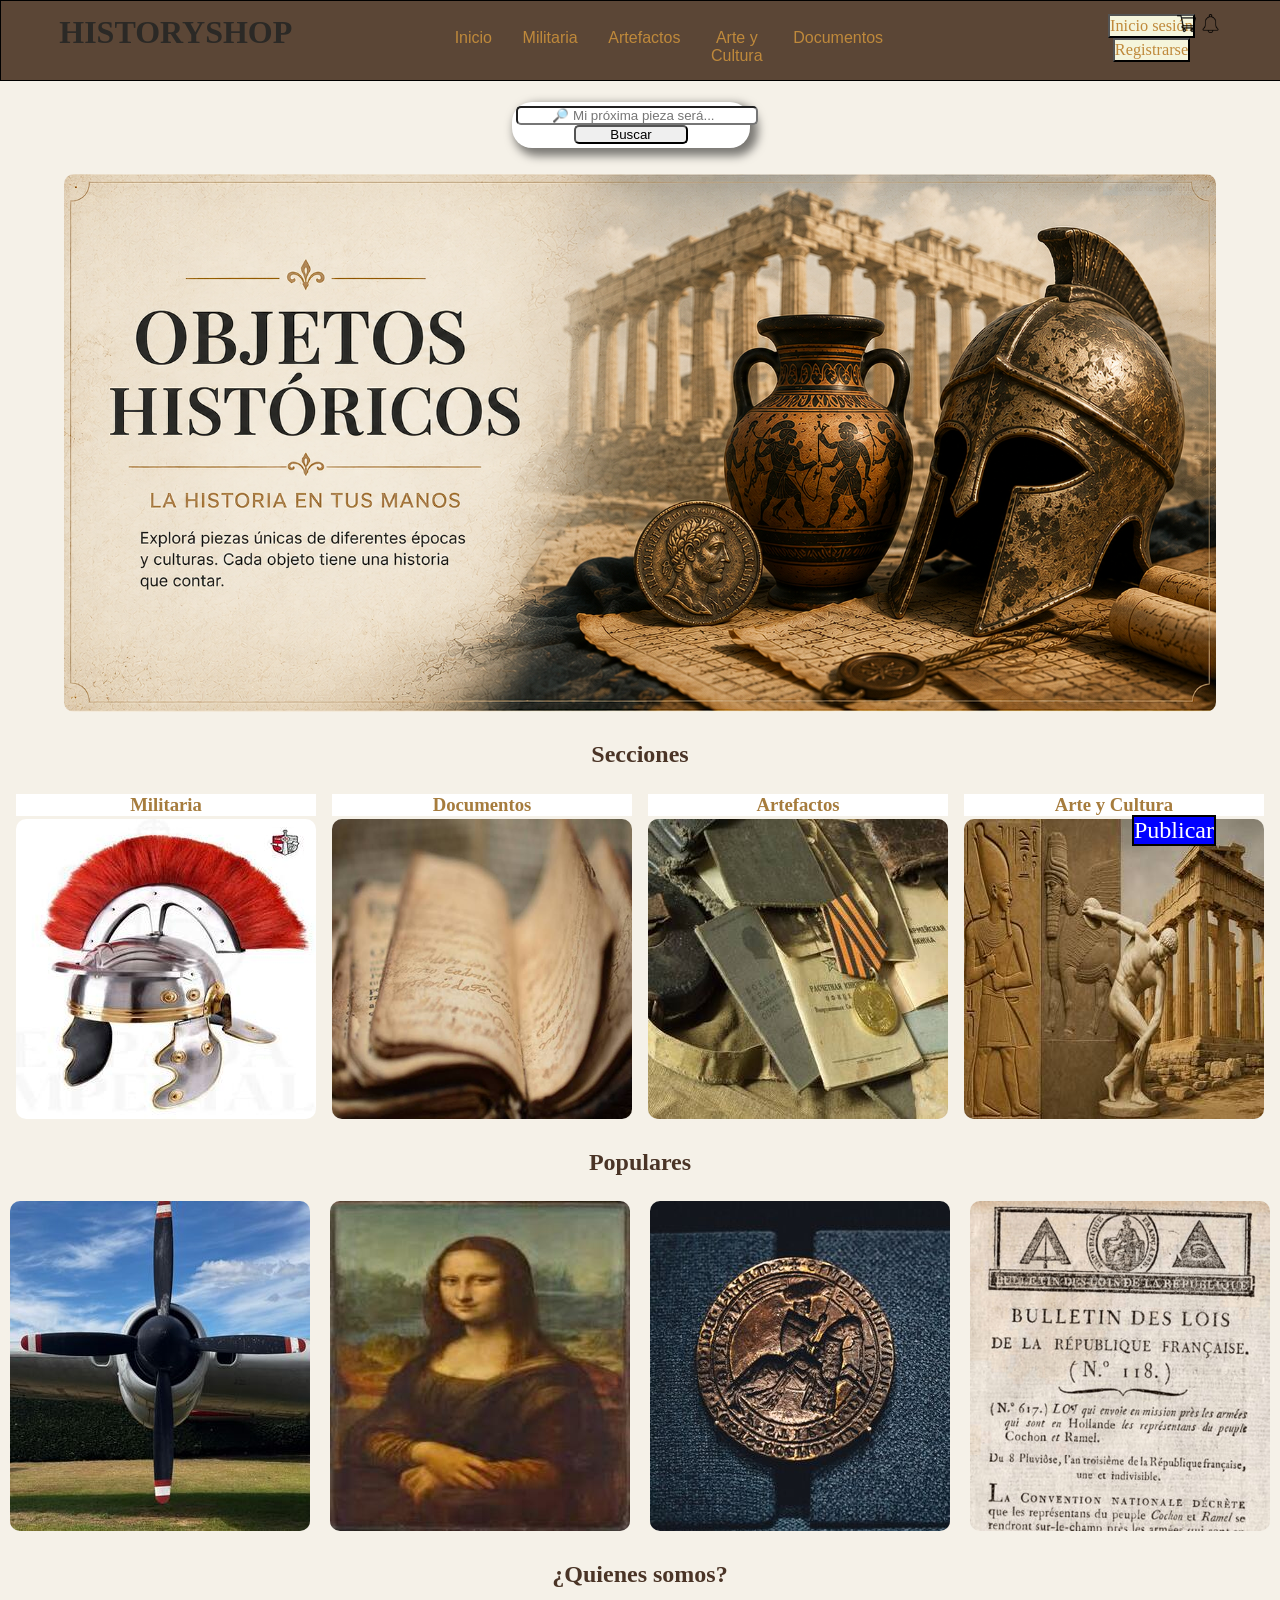
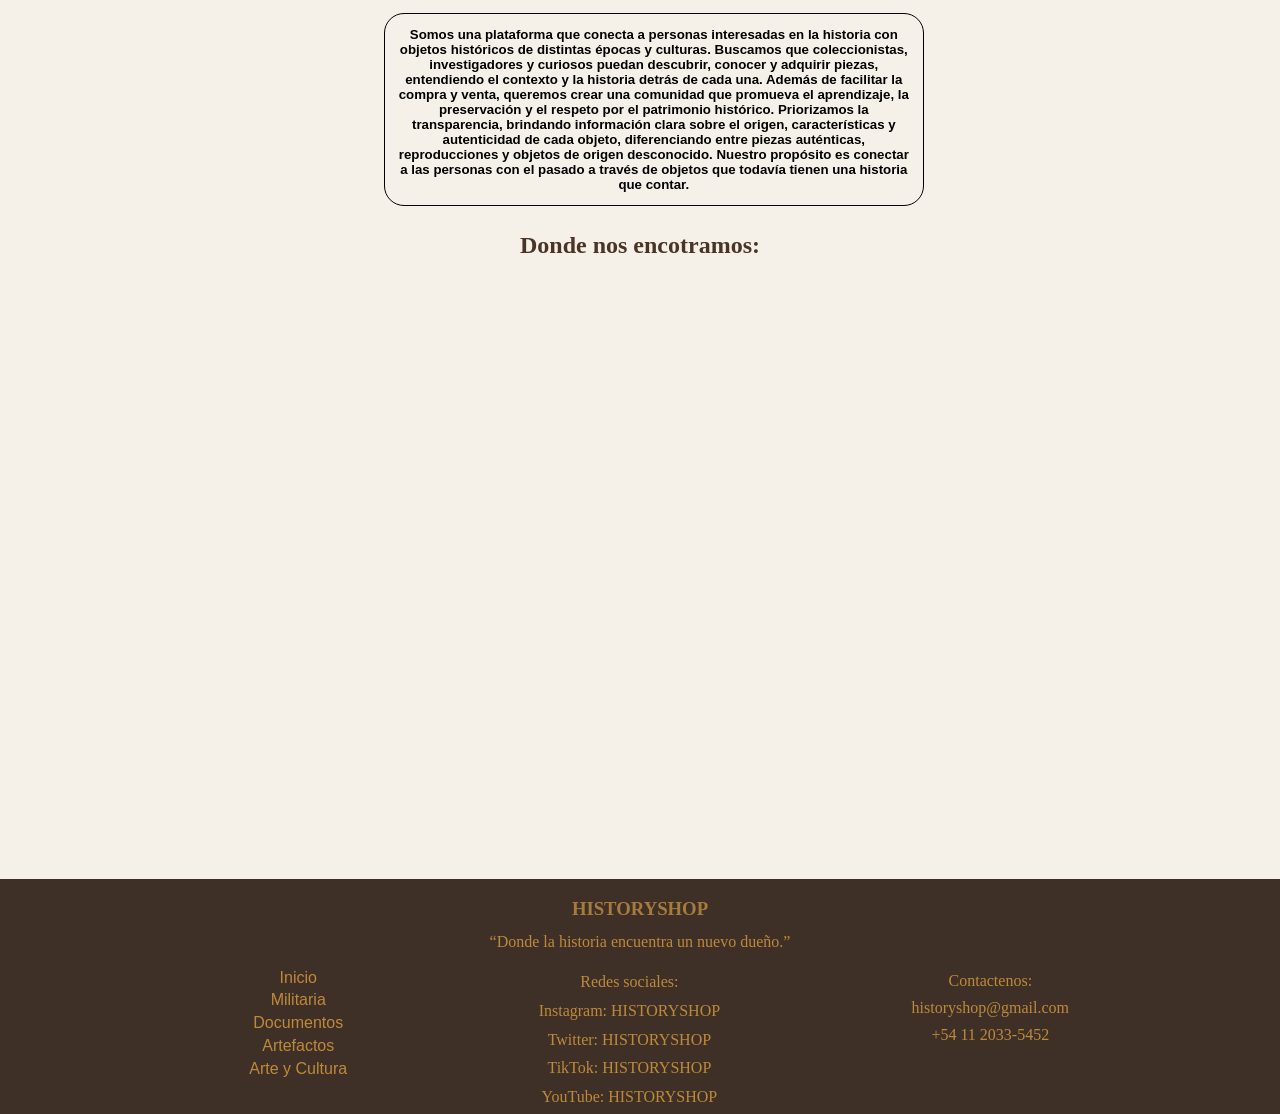
==== commit a769600e: "terminado" ====
--- a/Index.html
+++ b/Index.html
@@ -14,9 +14,7 @@
 
             <div>
                 <h1>HISTORYSHOP</h1>
-
             </div>
-
             <nav>
                 <ul>
                     <li><a href="Index.html">Inicio</a></li>
@@ -27,10 +25,11 @@
                 </ul>
             </nav>
 
-            <div>
+            <div class="botones">
 
                 <button><a href="Login.html">Inicio sesión</a></button>
                 <button><a href="Registro.html">Registrarse</a></button>
+                
 
             </div>
 
@@ -38,11 +37,9 @@
                 <img src="Imagenes/carrito-de-compras.png" alt="">
                 <img src="Imagenes/campana.png" alt="">
             </div>
+
         </div>
-
         
-
-
     </header>
     <main>
         <div>
--- a/Page.css
+++ b/Page.css
@@ -10,7 +10,6 @@
 header {
     position: fixed;
     width: 100%;
-    background-color: white;
     text-align: center;
     border: 1px solid black;
     background-color: #5B4636;
@@ -27,39 +26,39 @@
 }
 
 .contenedor img {
-        position: relative;
+    position: relative;
     width: 35%;
     height: auto;
     right:97% ;
 }
 
 .contenedor button {
-    position: relative;
-    left: 160%;
     font-size: 102%;
     
 }
-
-header div:last-child {
-    text-align: center;
-}
-
+.botones
+{
+    margin-left:20%;
+}
+.comprasynotis
+{
+    display: flex;
+    justify-content: right;
+    align-items: first baseline;
+}
+header nav
+{
+    margin-left: 22%;
+}
 header nav ul {
     display: flex;
     flex-direction: row;
     justify-content: center;
-    margin-left: 83%;
     
 }
-
 header nav ul li {
-    margin: 30%;
+    margin: 5%;
     border-radius: 5px;
-}
-
-header nav ul li a {
-    display: flex;
-    justify-content: space-around;
 }
 
 nav ul li{
@@ -224,11 +223,11 @@
     justify-content: space-around;
 }
 
-img {
+main img {
     border-radius: 10px;
 }
 
-img:hover {
+ main img:hover {
     box-shadow: 5px 5px 10px 3px rgba(0, 0, 0, 0.5);
 }
 
